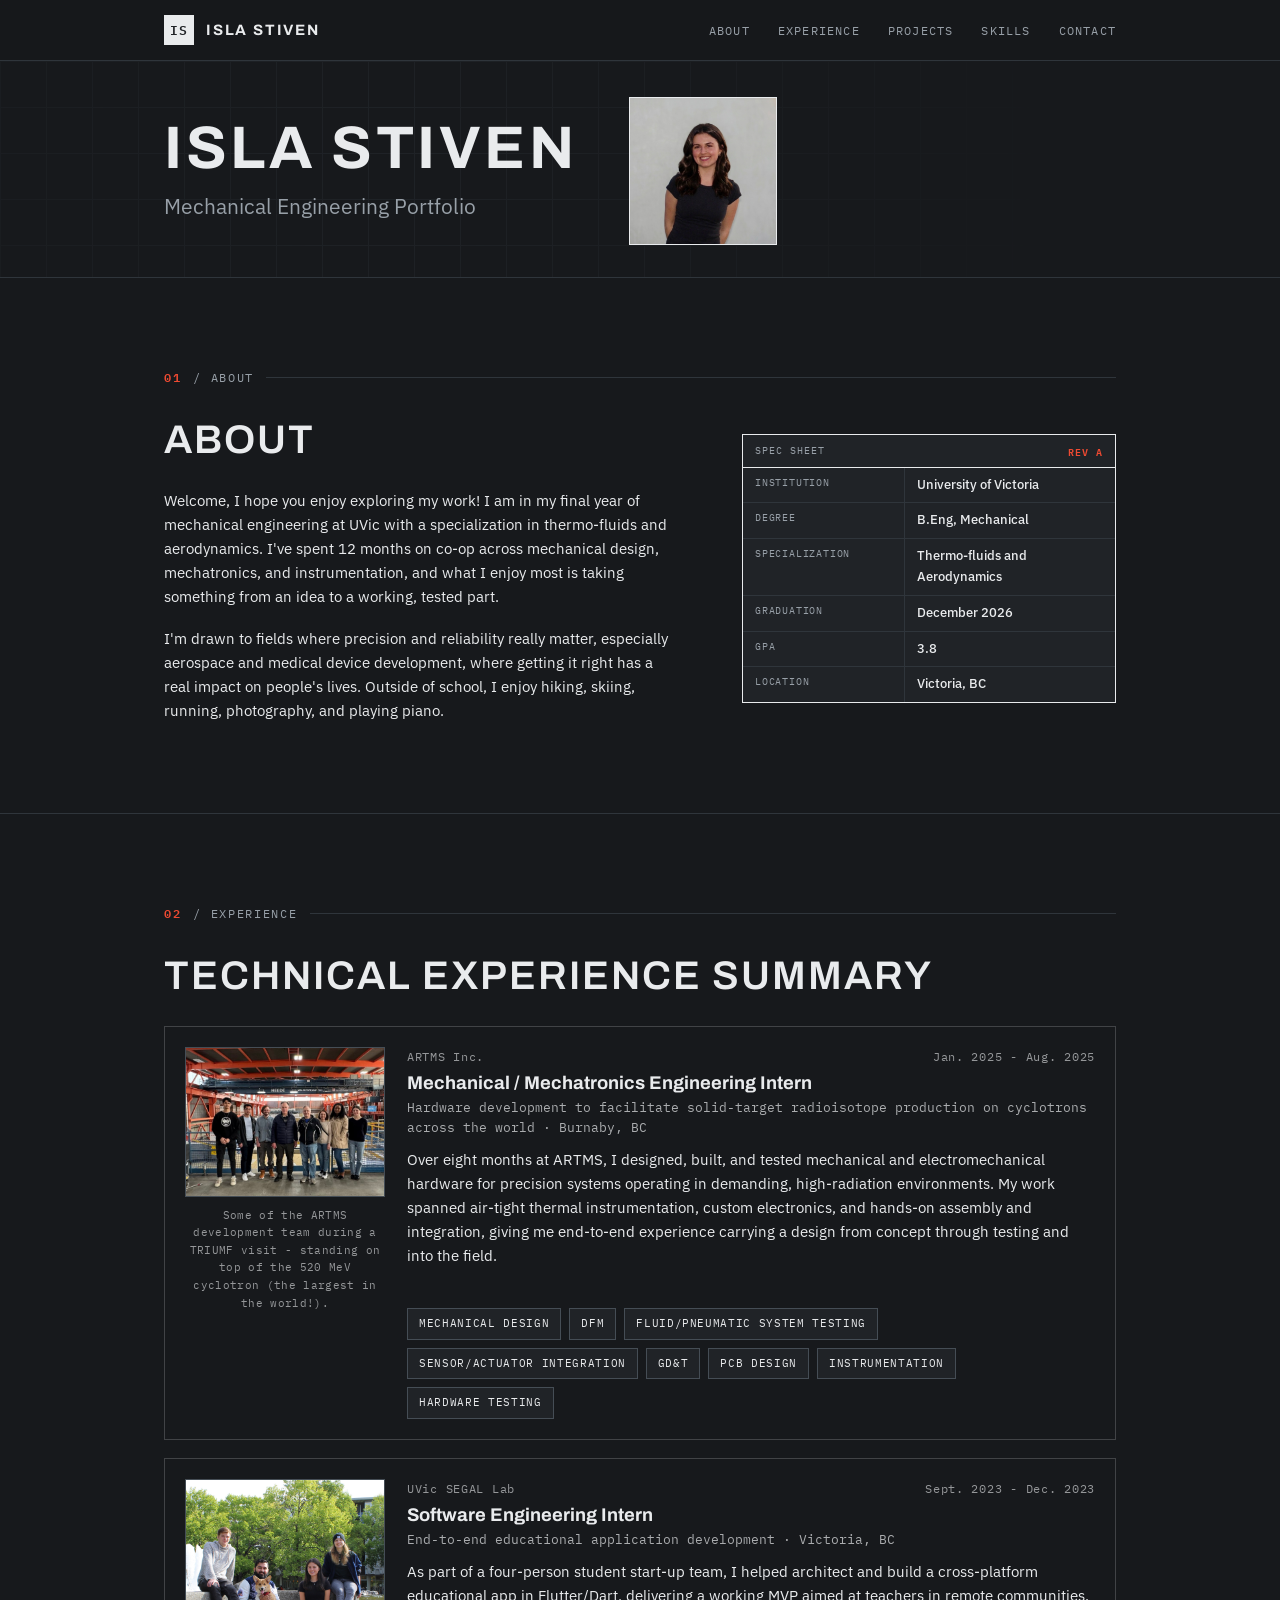
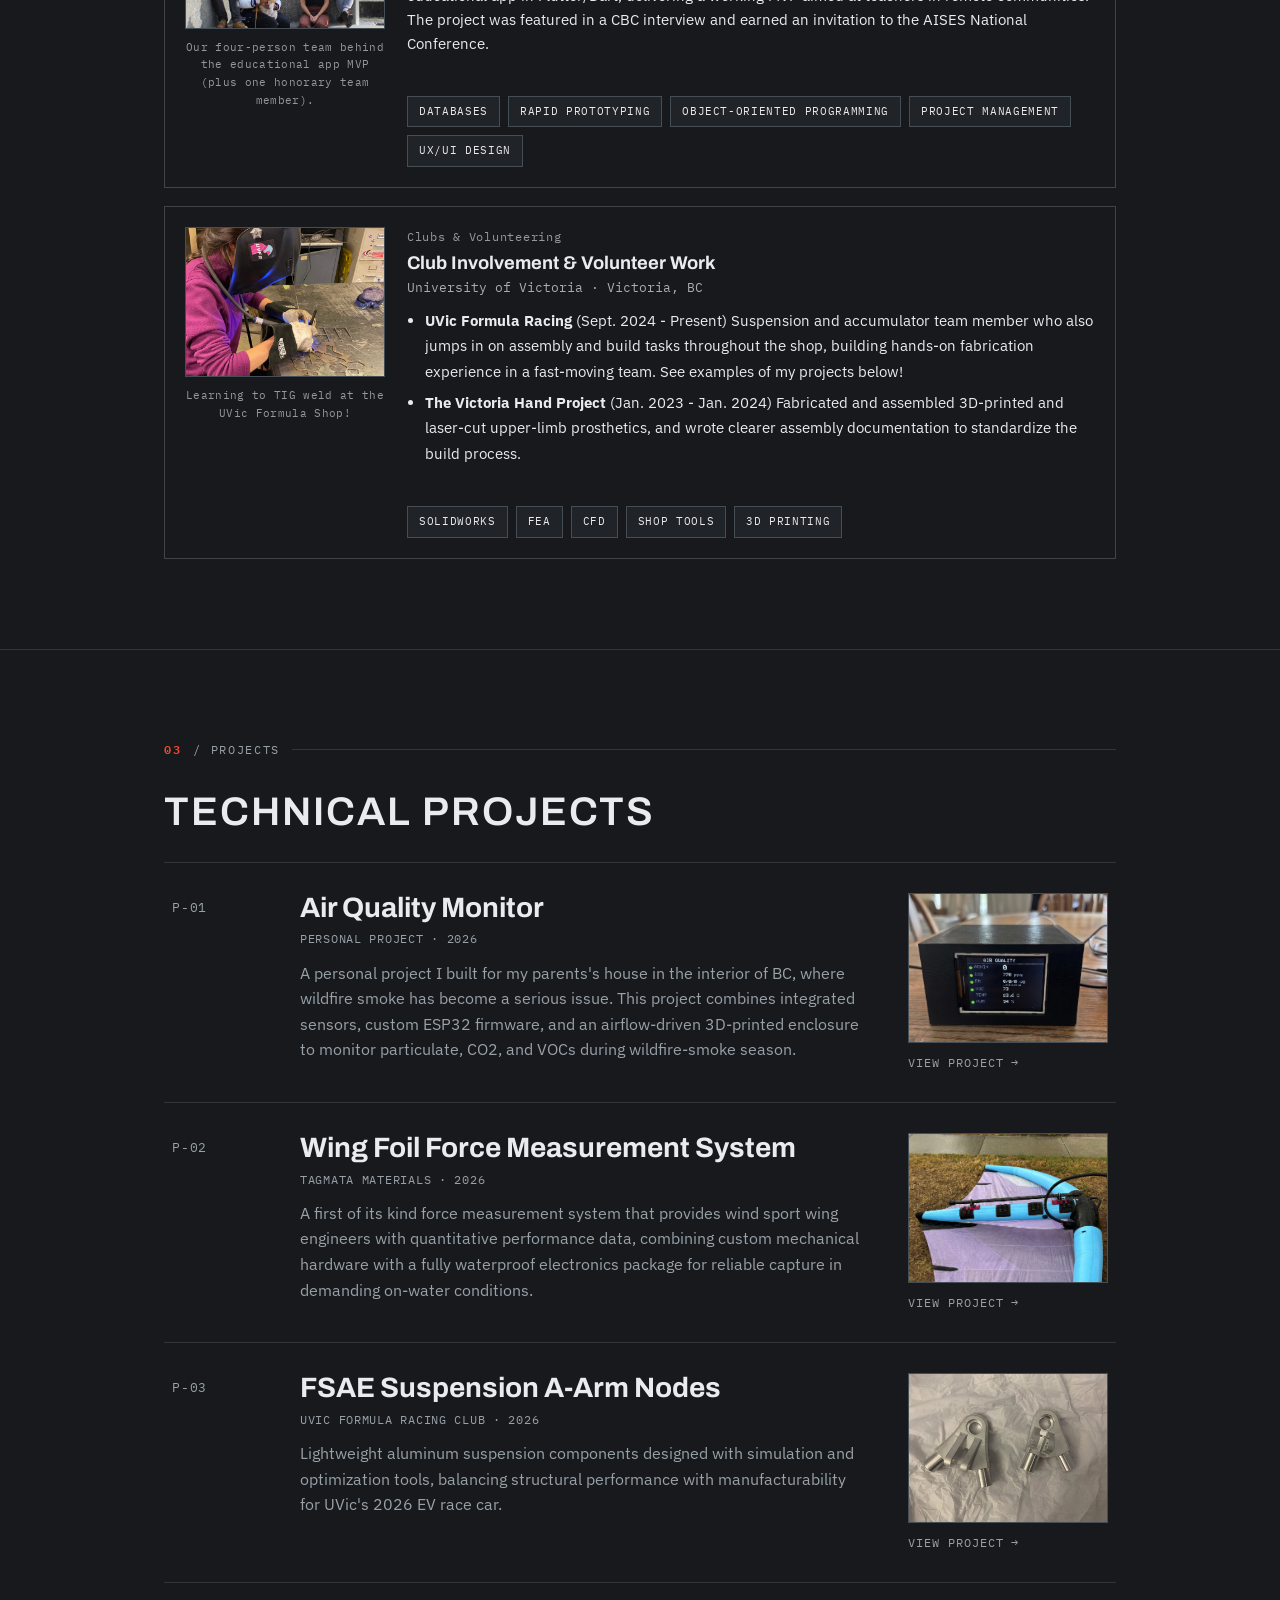
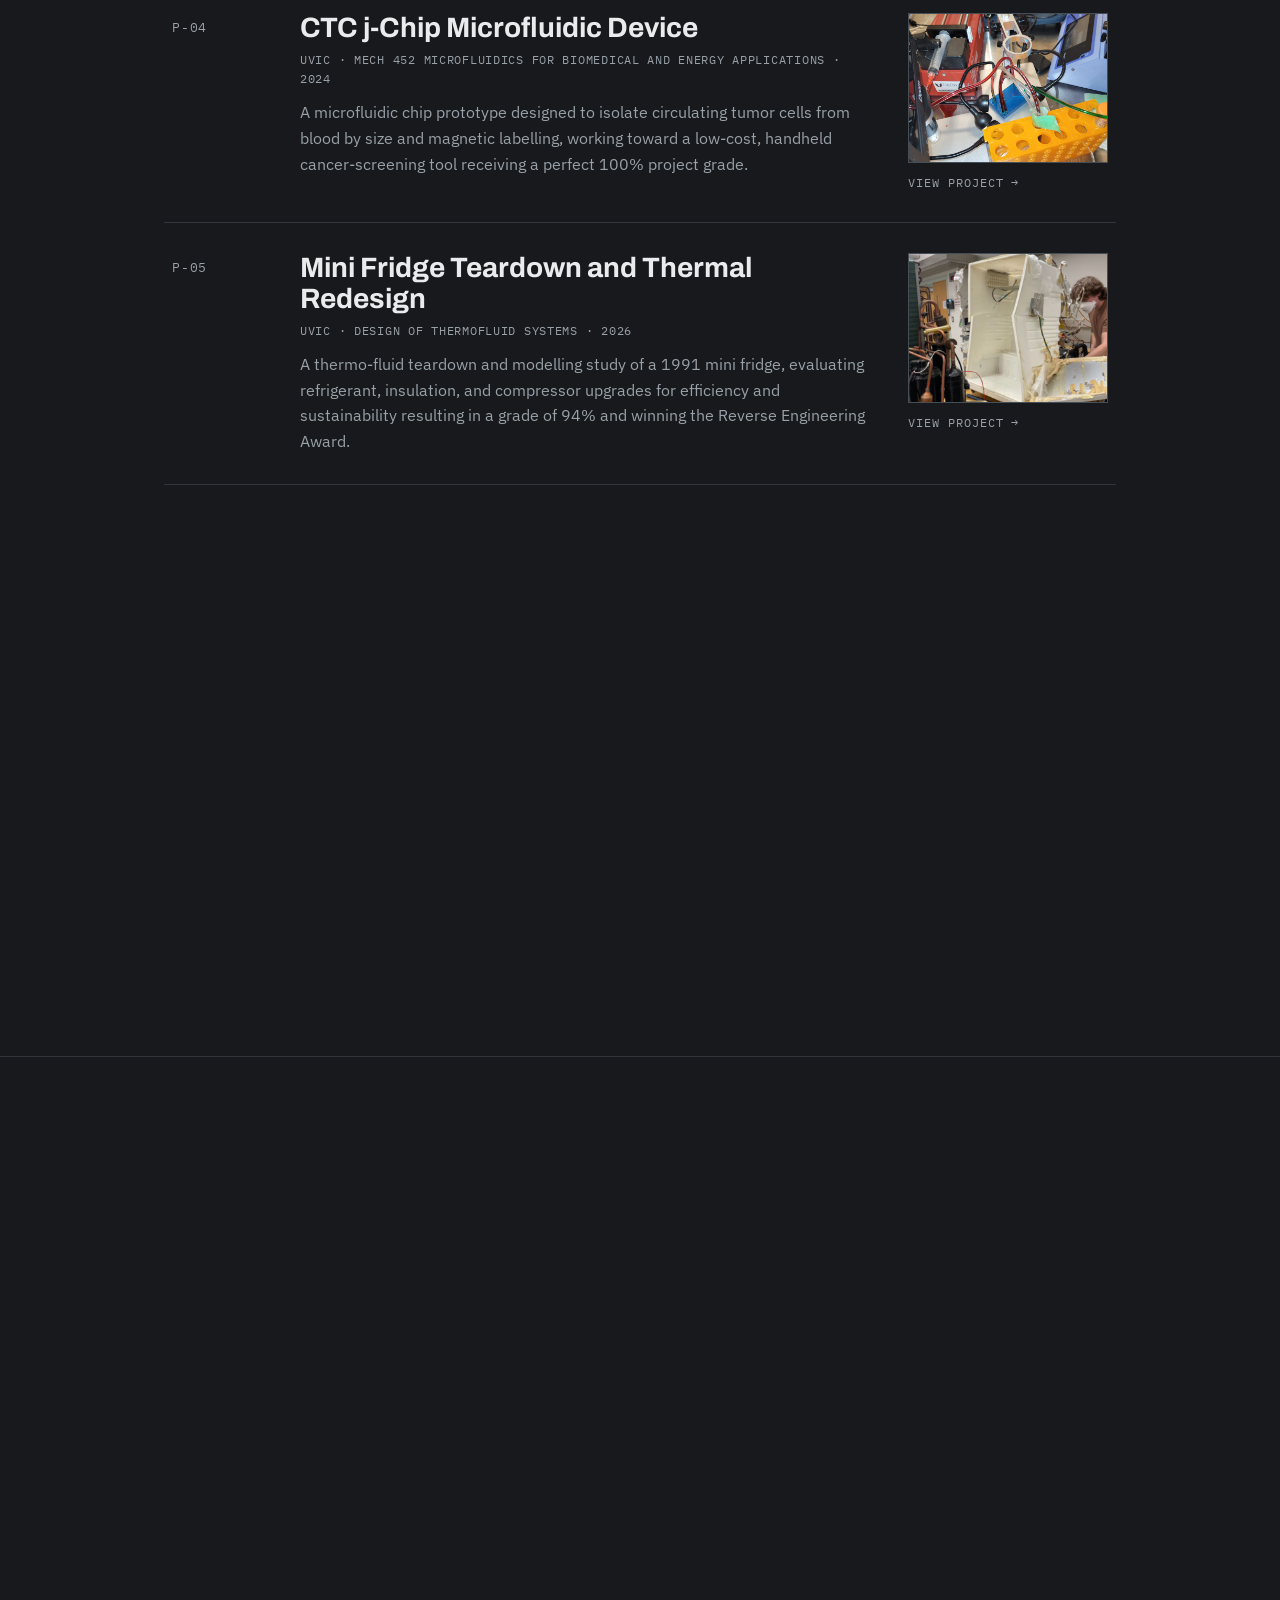
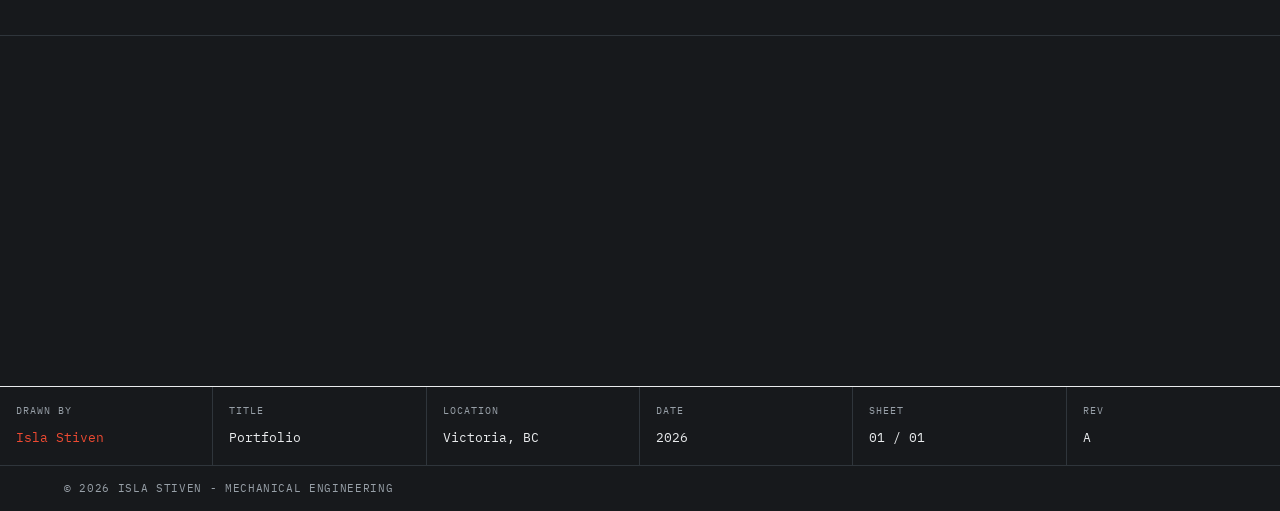
==== index.html @ 4b9a6f8f "Update index.html" ====
<!DOCTYPE html>
<html lang="en">
<head>
<meta charset="UTF-8">
<meta name="viewport" content="width=device-width, initial-scale=1.0">
<title>Isla Stiven's Engineering Portfolio</title>
<meta name="description" content="Portfolio of Isla Stiven, mechanical engineering student at the University of Victoria.">
<link rel="preconnect" href="https://fonts.googleapis.com">
<link rel="preconnect" href="https://fonts.gstatic.com" crossorigin>
<link href="https://fonts.googleapis.com/css2?family=Archivo:wght@600;700;800&family=IBM+Plex+Mono:wght@400;500;600&family=IBM+Plex+Sans:wght@400;500;600&display=swap" rel="stylesheet">
<link rel="stylesheet" href="style.css">

<!-- ===== Experience section styles (added). You can move this into style.css if you prefer. ===== -->
<style>
  .exp-list{display:flex;flex-direction:column;gap:18px;margin-top:28px}
  .exp{display:grid;grid-template-columns:200px 1fr;gap:22px;padding:20px;
       border:1px solid color-mix(in srgb,currentColor 20%,transparent);border-radius:0}
  .exp-media{display:flex;flex-direction:column;gap:10px}
  .exp-photo{width:100%;aspect-ratio:4/3;object-fit:cover;display:block;border-radius:0;
             border:1px solid var(--rule-strong,#B3B9C0);
             background:color-mix(in srgb,currentColor 6%,transparent)}
  .exp-caption{font-family:'IBM Plex Mono',monospace;font-size:11px;letter-spacing:.03em;
               opacity:.6;text-align:center;margin:0}
  .exp-top{display:flex;justify-content:space-between;gap:12px;flex-wrap:wrap;align-items:baseline}
  .exp-idx,.exp-dates{font-family:'IBM Plex Mono',monospace;font-size:12px;letter-spacing:.06em;opacity:.6}
  .exp-role{font-family:'Archivo',sans-serif;font-weight:700;font-size:1.15rem;line-height:1.2;margin:.4rem 0 .2rem}
  .exp-org{font-family:'IBM Plex Mono',monospace;font-size:.8rem;opacity:.7;margin:0 0 .6rem}
  .exp-context{margin:0 0 .85rem;opacity:.9}
  .exp-summary{margin:0 0 .9rem;line-height:1.6}
  .exp-bullets{margin:0 0 1rem;padding-left:1.15rem;line-height:1.7}
  .exp-bullets li{margin-bottom:.35rem}
  @media(max-width:640px){.exp{grid-template-columns:1fr;gap:18px;padding:20px}}
</style>
<!-- ===== Projects: text left, small image right (added) ===== -->
<style>
  .proj{
    grid-template-columns: 88px 1fr 200px;
    align-items: start;
    gap: clamp(16px, 4vw, 40px);
  }
  .proj-media{ display:flex; flex-direction:column; gap:10px; }
  .proj-thumb{
    width:100%;
    aspect-ratio:4 / 3;
    object-fit:cover;
    display:block;
    border:1px solid var(--rule-strong, #B3B9C0);
    background:var(--paper-2, #FBFBFC);
  }
  .proj-media .proj-go{ align-self:flex-start; }
  @media (max-width: 820px){
    .proj{ grid-template-columns: 44px 1fr 96px; }
    .proj-media .proj-go{ display:none; }
  }
</style>
<!-- ===== About: compact spec sheet + tidy skills + relevant courses (added) ===== -->
<style>
  /* compact the spec sheet */
  .titleblock .tb-top{ padding:8px 12px; font-size:10px; }
  .titleblock .tb-row dt{ padding:7px 12px; font-size:10px; }
  .titleblock .tb-row dd{ padding:7px 12px; font-size:13px; }

  /* tidy skills: labelled + tighter, evenly spaced chips */
  .skills-label{
    font-family:var(--font-mono); font-size:11px; letter-spacing:.12em;
    text-transform:uppercase; color:var(--muted);
    margin:26px 0 0; display:flex; align-items:center; gap:12px;
  }
  .skills-label::after{ content:""; flex:1; height:1px; background:var(--rule); }
  .about-prose .tools{ margin-top:12px; gap:6px; }

  /* categorized skills: label left, chips right */
  .skillgroups{ margin-top:14px; }
  .skillcat{
    display:grid; grid-template-columns:96px 1fr; gap:16px;
    align-items:start; padding:9px 0; border-top:1px solid var(--rule);
  }
  .skillcat:first-child{ border-top:0; }
  .skillcat-label{
    font-family:var(--font-mono); font-size:11px; letter-spacing:.08em;
    text-transform:uppercase; color:var(--muted); padding-top:7px;
  }
  .skillcat-chips{ display:flex; flex-wrap:wrap; gap:6px; }
  @media (max-width:520px){
    .skillcat{ grid-template-columns:1fr; gap:8px; }
    .skillcat-label{ padding-top:0; }
  }
</style>
<!-- ===== Hero: name left, framed photo right (added) ===== -->
<style>
  .hero-inner{
    display:flex; align-items:center; justify-content:flex-start;
    gap:clamp(28px,4vw,52px);
  }
  .hero-text{ flex:0 1 auto; min-width:0; }
  .hero-sub{
    font-family:var(--font-body); font-weight:400;
    font-size:clamp(16px,2.2vw,21px); color:var(--muted);
    margin:12px 0 0;
  }
  .hero-photo{ margin:0; flex:0 0 auto; text-align:center; }
  .hero-photo img{
    display:block; width:clamp(104px,13vw,148px); aspect-ratio:1/1;
    object-fit:cover; border:1.5px solid var(--ink); background:var(--paper-2);
  }
  .hero-photo figcaption{
    font-family:var(--font-mono); font-size:10px; letter-spacing:.12em;
    text-transform:uppercase; color:var(--muted); margin-top:8px;
  }
  @media (max-width:640px){
    .hero-inner{ flex-direction:column; align-items:flex-start; gap:22px; }
    .hero-photo{ text-align:left; }
    .hero-photo img{ width:130px; }
  }
</style>
</head>
<body>

<!-- ================= NAV ================= -->
<nav class="nav">
  <div class="wrap">
    <a class="brand" href="index.html">
      <span class="mark">IS</span>
      <span class="name">Isla Stiven</span>
    </a>
    <ul class="nav-links">
      <li><a href="#about">About</a></li>
      <li><a href="#experience">Experience</a></li>
      <li><a href="#projects">Projects</a></li>
      <li><a href="#skills">Skills</a></li>
      <li><a href="#contact">Contact</a></li>
    </ul>
  </div>
</nav>

<!-- ================= HERO ================= -->
<header class="hero">
  <div class="wrap">
    <div class="hero-inner">
      <div class="hero-text">
        <h1 class="reveal">Isla Stiven</h1>
        <p class="hero-sub reveal">Mechanical Engineering Portfolio</p>
      </div>
      <figure class="hero-photo reveal">
        <img src="profile_pic.jpg" alt="Isla Stiven">
      </figure>
    </div>
  </div>
</header>

<!-- ================= ABOUT ================= -->
<section id="about" class="section-line">
  <div class="wrap">
    <p class="eyebrow reveal"><b>01</b> / About</p>
    <div class="about-grid">
      <div class="about-prose reveal">
        <h2 class="head">About</h2>
        <p>Welcome, I hope you enjoy exploring my work! I am in my final year of mechanical engineering at UVic with a specialization in thermo-fluids and aerodynamics. I've spent 12 months on co-op across mechanical design, mechatronics, and instrumentation, and what I enjoy most is taking something from an idea to a working, tested part.</p>
        <p>I'm drawn to fields where precision and reliability really matter, especially aerospace and medical device development, where getting it right has a real impact on people's lives. Outside of school, I enjoy hiking, skiing, running, photography, and playing piano.</p>
      </div>

      <!-- title block / spec sheet -->
      <dl class="titleblock reveal">
        <div class="tb-top"><span>Spec Sheet</span><b>REV A</b></div>
        <div class="tb-row"><dt>Institution</dt><dd>University of Victoria</dd></div>
        <div class="tb-row"><dt>Degree</dt><dd>B.Eng, Mechanical</dd></div>
        <div class="tb-row"><dt>Specialization</dt><dd>Thermo-fluids and Aerodynamics</dd></div>
        <div class="tb-row"><dt>Graduation</dt><dd>December 2026</dd></div>
        <div class="tb-row"><dt>GPA</dt><dd>3.8</dd></div>
        <div class="tb-row"><dt>Location</dt><dd>Victoria, BC</dd></div>
      </dl>
    </div>
  </div>
</section>

<!-- ================= EXPERIENCE ================= -->
<section id="experience" class="section-line">
  <div class="wrap">
    <p class="eyebrow reveal"><b>02</b> / Experience</p>
    <h2 class="head reveal">Technical Experience Summary</h2>

    <div class="exp-list">

      <!-- ========== ARTMS (Mech/Mechatronics) ========== -->
      <article class="exp reveal">
        <div class="exp-media">
          <img class="exp-photo" src="triumf_pic.jpg" alt="Isla's mechanical/mechatronics work at ARTMS">
          <p class="exp-caption">Some of the ARTMS development team during a TRIUMF visit - standing on top of the 520 MeV cyclotron (the largest in the world!).</p>
        </div>

        <div class="exp-body">
          <div class="exp-top">
            <span class="exp-idx">ARTMS Inc.</span>
            <span class="exp-dates">Jan. 2025 - Aug. 2025</span>
          </div>
          <h3 class="exp-role">Mechanical / Mechatronics Engineering Intern</h3>
          <p class="exp-org">Hardware development to facilitate solid-target radioisotope production on cyclotrons across the world · Burnaby, BC</p>

          <p class="exp-summary">Over eight months at ARTMS, I designed, built, and tested mechanical and electromechanical hardware for precision systems operating in demanding, high-radiation environments. My work spanned air-tight thermal instrumentation, custom electronics, and hands-on assembly and integration, giving me end-to-end experience carrying a design from concept through testing and into the field.</p>

          <div class="tools">
            <span class="chip">Mechanical Design</span>
            <span class="chip">DFM</span>
            <span class="chip">Fluid/Pneumatic System Testing</span>
            <span class="chip">Sensor/Actuator Integration</span>
            <span class="chip">GD&amp;T</span>
            <span class="chip">PCB Design</span>
            <span class="chip">Instrumentation</span>
            <span class="chip">Hardware Testing</span>
          </div>
        </div>
      </article>

      <!-- ========== UVic SEGAL Lab (Software) ========== -->
      <article class="exp reveal">
        <div class="exp-media">
          <img class="exp-photo" src="IMG_0706.jpg" alt="Our four-person team behind the educational app MVP (plus one honorary team member).">
          <p class="exp-caption">Our four-person team behind the educational app MVP (plus one honorary team member).</p>
        </div>

        <div class="exp-body">
          <div class="exp-top">
            <span class="exp-idx">UVic SEGAL Lab</span>
            <span class="exp-dates">Sept. 2023 - Dec. 2023</span>
          </div>
          <h3 class="exp-role">Software Engineering Intern</h3>
          <p class="exp-org">End-to-end educational application development · Victoria, BC</p>

          <p class="exp-summary">As part of a four-person student start-up team, I helped architect and build a cross-platform educational app in Flutter/Dart, delivering a working MVP aimed at teachers in remote communities. The project was featured in a CBC interview and earned an invitation to the AISES National Conference.</p>

          <div class="tools">
            <span class="chip">Databases</span>
            <span class="chip">Rapid Prototyping</span>
            <span class="chip">Object-Oriented Programming</span>
            <span class="chip">Project Management</span>
            <span class="chip">UX/UI Design</span>
          </div>
        </div>
      </article>

      <!-- ========== Club Involvement & Volunteer ========== -->
      <article class="exp reveal">
        <div class="exp-media">
          <img class="exp-photo" src="welding.jpeg" alt="Club and volunteer engineering work">
          <p class="exp-caption">Learning to TIG weld at the UVic Formula Shop! </p>
        </div>

        <div class="exp-body">
          <div class="exp-top">
            <span class="exp-idx">Clubs &amp; Volunteering</span>
          </div>
          <h3 class="exp-role">Club Involvement &amp; Volunteer Work</h3>
          <p class="exp-org">University of Victoria · Victoria, BC</p>

          <ul class="exp-bullets">
            <li><strong>UVic Formula Racing</strong> (Sept. 2024 - Present) Suspension and accumulator team member who also jumps in on assembly and build tasks throughout the shop, building hands-on fabrication experience in a fast-moving team. See examples of my projects below!</li>
            <li><strong>The Victoria Hand Project</strong> (Jan. 2023 - Jan. 2024) Fabricated and assembled 3D-printed and laser-cut upper-limb prosthetics, and wrote clearer assembly documentation to standardize the build process.</li>
          </ul>

          <div class="tools">
            <span class="chip">SolidWorks</span>
            <span class="chip">FEA</span>
            <span class="chip">CFD</span>
            <span class="chip">Shop Tools</span>
            <span class="chip">3D Printing</span>
          </div>
        </div>
      </article>

    </div>
  </div>
</section>

<!-- ================= PROJECTS ================= -->
<section id="projects" class="section-line">
  <div class="wrap">
    <p class="eyebrow reveal"><b>03</b> / Projects</p>
    <h2 class="head reveal">Technical Projects</h2>

    <div class="proj-list">
      <a class="proj reveal" href="project-airquality.html">
        <span class="proj-idx">P-01</span>
        <div class="proj-main">
          <h3>Air Quality Monitor</h3>
          <p class="proj-org">Personal Project · 2026</p>
          <p class="proj-desc">A personal project I built for my parents's house in the interior of BC, where wildfire smoke has become a serious issue. This project combines integrated sensors, custom ESP32 firmware, and an airflow-driven 3D-printed enclosure to monitor particulate, CO2, and VOCs during wildfire-smoke season.</p>
        </div>
        <div class="proj-media">
          <img class="proj-thumb" src="aqm_built.png" alt="Air Quality Monitor" onerror="this.style.visibility='hidden'">
          <span class="proj-go">View Project →</span>
        </div>
      </a>

      <a class="proj reveal" href="project-wingfoil.html">
        <span class="proj-idx">P-02</span>
        <div class="proj-main">
          <h3>Wing Foil Force Measurement System</h3>
          <p class="proj-org">Tagmata Materials · 2026</p>
          <p class="proj-desc">A first of its kind force measurement system that provides wind sport wing engineers with quantitative performance data, combining custom mechanical hardware with a fully waterproof electronics package for reliable capture in demanding on-water conditions.</p>
        </div>
        <div class="proj-media">
          <img class="proj-thumb" src="wing_thumbnail.jpeg" alt="Wing Foil Force Measurement System CAD" onerror="this.style.visibility='hidden'">
          <span class="proj-go">View Project →</span>
        </div>
      </a>

      <a class="proj reveal" href="project-fsae.html">
        <span class="proj-idx">P-03</span>
        <div class="proj-main">
          <h3>FSAE Suspension A-Arm Nodes</h3>
          <p class="proj-org">UVic Formula Racing Club · 2026</p>
          <p class="proj-desc">Lightweight aluminum suspension components designed with simulation and optimization tools, balancing structural performance with manufacturability for UVic's 2026 EV race car.</p>
        </div>
        <div class="proj-media">
          <img class="proj-thumb" src="machinednode.png" alt="FSAE Suspension A-Arm Nodes" onerror="this.style.visibility='hidden'">
          <span class="proj-go">View Project →</span>
        </div>
      </a>
      
      <a class="proj reveal" href="project-ctcjchip.html">
        <span class="proj-idx">P-04</span>
        <div class="proj-main">
          <h3>CTC j-Chip Microfluidic Device</h3>
          <p class="proj-org">UVic · MECH 452 Microfluidics for Biomedical and Energy Applications · 2024</p>
          <p class="proj-desc">A microfluidic chip prototype designed to isolate circulating tumor cells from blood by size and magnetic labelling, working toward a low-cost, handheld cancer-screening tool receiving a perfect 100% project grade. </p>
        </div>
        <div class="proj-media">
          <img class="proj-thumb" src="ctcjchip_testing.jpg" alt="CTC j-Chip Microfluidic Device" onerror="this.style.visibility='hidden'">
          <span class="proj-go">View Project →</span>
        </div>
      </a>

      <a class="proj reveal" href="project-minifridge.html">
        <span class="proj-idx">P-05</span>
        <div class="proj-main">
          <h3>Mini Fridge Teardown and Thermal Redesign</h3>
          <p class="proj-org">UVic · Design of Thermofluid Systems · 2026</p>
          <p class="proj-desc">A thermo-fluid teardown and modelling study of a 1991 mini fridge, evaluating refrigerant, insulation, and compressor upgrades for efficiency and sustainability resulting in a grade of 94% and winning the Reverse Engineering Award.</p>
        </div>
        <div class="proj-media">
          <img class="proj-thumb" src="fridgedestruction.png" alt="Mini Fridge Teardown and Thermal Redesign" onerror="this.style.visibility='hidden'">
          <span class="proj-go">View Project →</span>
        </div>
      </a>
      
     <a class="proj reveal" href="project-gearbox.html">
        <span class="proj-idx">P-06</span>
        <div class="proj-main">
          <h3>CSP Turbine Gearbox</h3>
          <p class="proj-org">UVic · Design of Mechanical Elements · 2024</p>
          <p class="proj-desc">A four-stage speed-reduction gearbox for a 30 MW concentrated solar power plant, with gear, shaft, bearing, and fatigue analysis across all stages.</p>
        </div>
        <div class="proj-media">
          <img class="proj-thumb" src="gearbox.png" alt="CSP Turbine Gearbox CAD" onerror="this.style.visibility='hidden'">
          <span class="proj-go">View Project →</span>
        </div>
      </a>

      <a class="proj reveal" href="project-robot.html">
        <span class="proj-idx">P-07</span>
        <div class="proj-main">
          <h3>Autonomous Search-and-Place Robot</h3>
          <p class="proj-org">UVic · Design Project · 2023</p>
          <p class="proj-desc">An autonomous robot for an Ocean Networks Canada challenge that searches an arena, homes in on a flashing infrared beacon by mapping signal strength, and places an object on the target to simulate sensor cleaning. I led the electronics and RobotC control logic resulting in a grade of 100%.</p>
        </div>
        <div class="proj-media">
          <img class="proj-thumb" src="robot_thumbnail.jpg" alt="Autonomous Search-and-Place Robot" onerror="this.style.visibility='hidden'">
          <span class="proj-go">View Project →</span>
        </div>
      </a>

    </div>
  </div>
</section>

<!-- ================= SKILLS ================= -->
<section id="skills" class="section-line">
  <div class="wrap">
    <p class="eyebrow reveal"><b>04</b> / Skills</p>
    <h2 class="head reveal">Skills</h2>
    <div class="skillgroups reveal">
      <div class="skillcat">
        <span class="skillcat-label">Mechanical</span>
        <div class="skillcat-chips">
          <span class="chip">Siemens NX</span>
          <span class="chip">SolidWorks</span>
          <span class="chip">FEA</span>
          <span class="chip">CFD</span>
          <span class="chip">Fluid and Pneumatic Systems</span>
          <span class="chip">GD&amp;T</span>
          <span class="chip">Engineering Drawing</span>
          <span class="chip">Design for Manufacturing</span>
        </div>
      </div>
      <div class="skillcat">
        <span class="skillcat-label">Electrical</span>
        <div class="skillcat-chips">
          <span class="chip">PCB Design</span>
          <span class="chip">Soldering</span>
          <span class="chip">Embedded Systems</span>
          <span class="chip">Instrumentation</span>
          <span class="chip">Arduino</span>
          <span class="chip">Sensor and Actuation Integration</span>
        </div>
      </div>
      <div class="skillcat">
        <span class="skillcat-label">Programming</span>
        <div class="skillcat-chips">
          <span class="chip">Python</span>
          <span class="chip">C++</span>
          <span class="chip">MATLAB</span>
          <span class="chip">LabVIEW</span>
        </div>
      </div>
      <div class="skillcat">
        <span class="skillcat-label">Tools</span>
        <div class="skillcat-chips">
          <span class="chip">Shop Tools</span>
          <span class="chip">Rapid Prototyping</span>
          <span class="chip">3D Printing</span>
          <span class="chip">Laser Cutting</span>
        </div>
      </div>
    </div>
  </div>
</section>

<!-- ================= CONTACT ================= -->
<section id="contact" class="section-line">
  <div class="wrap">
    <p class="eyebrow reveal"><b>05</b> / Contact</p>
    <div class="contact-grid">
      <div class="reveal">
        <h2 class="head">Contact</h2>
        <p class="contact-lede">Please reach out with any questions or for further discussion! </p>
      </div>
      <div class="contact-actions reveal">
        <a class="btn signal" href="mailto:islastiven@gmail.com">Email Me</a>
        <!-- Replace # with your LinkedIn URL -->
        <a class="btn" href="https://www.linkedin.com/in/isla-stiven/">LinkedIn</a>
        <!-- Add your resume PDF to the repo, then point this at it -->
        <a class="btn" href="Isla_Stiven_Resume.pdf" target="_blank">Resume</a>
      </div>
    </div>
  </div>
</section>

<!-- ================= FOOTER: TITLE BLOCK ================= -->
<footer>
  <div class="titlegrid">
    <div class="tg"><span class="k">Drawn By</span><span class="v sig">Isla Stiven</span></div>
    <div class="tg"><span class="k">Title</span><span class="v">Portfolio</span></div>
    <div class="tg"><span class="k">Location</span><span class="v">Victoria, BC</span></div>
    <div class="tg"><span class="k">Date</span><span class="v">2026</span></div>
    <div class="tg"><span class="k">Sheet</span><span class="v">01 / 01</span></div>
    <div class="tg"><span class="k">Rev</span><span class="v">A</span></div>
  </div>
  <div class="footnote">© 2026 Isla Stiven - Mechanical Engineering</div>
</footer>

<script>
  // scroll reveal
  const io = new IntersectionObserver((entries) => {
    entries.forEach(e => { if (e.isIntersecting) { e.target.classList.add('in'); io.unobserve(e.target); } });
  }, { threshold: 0.12 });
  document.querySelectorAll('.reveal').forEach((el, i) => {
    el.style.transitionDelay = Math.min(i * 60, 300) + 'ms';
    io.observe(el);
  });
</script>
</body>
</html>
---- style.css ----
/* =========================================================
   Isla Stiven - Engineering Portfolio
   Design language: technical drawing / instrumentation
   - drafting-paper ground, graphite ink, one redline signal
   - Archivo (display nameplate) + IBM Plex Sans/Mono
   - signature motifs: dimension lines + title block
   ========================================================= */

:root {
  /* dark graphite theme — drafting-on-graphite, one redline signal */
  --paper:        #17191C;   /* page ground */
  --paper-2:      #202327;   /* raised panels: spec sheet, chips */
  --ink:          #E9EBED;   /* primary text / drawn lines */
  --muted:        #98A0A8;   /* secondary text */
  --rule:         #2F353B;   /* hairline rules / grid */
  --rule-strong:  #454D55;   /* stronger borders */
  --signal:       #EE4A32;   /* redline — engineering revision markup */
  --signal-ink:   #F26E5A;

  --font-display: "Archivo", system-ui, sans-serif;
  --font-body:    "IBM Plex Sans", system-ui, sans-serif;
  --font-mono:    "IBM Plex Mono", ui-monospace, monospace;

  --wrap: 1080px;
  --gutter: clamp(20px, 5vw, 64px);
}

* { box-sizing: border-box; }

html { scroll-behavior: smooth; }

body {
  margin: 0;
  background: var(--paper);
  color: var(--ink);
  font-family: var(--font-body);
  font-size: 15px;
  line-height: 1.6;
  -webkit-font-smoothing: antialiased;
  text-rendering: optimizeLegibility;
}

/* ---- shared primitives ------------------------------------------------- */

.wrap { max-width: var(--wrap); margin: 0 auto; padding: 0 var(--gutter); }

a { color: inherit; }

.mono {
  font-family: var(--font-mono);
  font-size: 12px;
  letter-spacing: 0.08em;
  text-transform: uppercase;
  color: var(--muted);
}

/* section eyebrow: coordinate-style label, e.g. "01 / ABOUT" */
.eyebrow {
  font-family: var(--font-mono);
  font-size: 12px;
  letter-spacing: 0.14em;
  text-transform: uppercase;
  color: var(--muted);
  display: flex;
  align-items: center;
  gap: 12px;
  margin: 0 0 32px;
}
.eyebrow::after {
  content: "";
  flex: 1;
  height: 1px;
  background: var(--rule);
}
.eyebrow b { color: var(--signal); font-weight: 600; }

/* dimension line: a measured span with arrow ticks + a callout value */
.dimline {
  display: flex;
  align-items: center;
  gap: 10px;
  font-family: var(--font-mono);
  font-size: 12px;
  letter-spacing: 0.1em;
  text-transform: uppercase;
  color: var(--muted);
}
.dimline .rail {
  position: relative;
  height: 1px;
  background: var(--ink);
  flex: 0 0 auto;
  width: 96px;
}
.dimline .rail::before,
.dimline .rail::after {
  content: "";
  position: absolute;
  top: -3px;
  width: 1px;
  height: 7px;
  background: var(--ink);
}
.dimline .rail::before { left: 0; }
.dimline .rail::after  { right: 0; }
.dimline .tag { white-space: nowrap; }
.dimline .tag b { color: var(--ink); font-weight: 500; }

/* ---- top nav ----------------------------------------------------------- */

.nav {
  position: sticky;
  top: 0;
  z-index: 50;
  background: color-mix(in srgb, var(--paper) 88%, transparent);
  backdrop-filter: blur(8px);
  border-bottom: 1px solid var(--rule);
}
.nav .wrap {
  display: flex;
  align-items: center;
  justify-content: space-between;
  height: 60px;
}
.brand {
  display: flex;
  align-items: center;
  gap: 12px;
  text-decoration: none;
  color: var(--ink);
}
.brand .mark {
  font-family: var(--font-mono);
  font-weight: 600;
  font-size: 13px;
  letter-spacing: 0.04em;
  color: var(--paper-2);
  background: var(--ink);
  width: 30px;
  height: 30px;
  display: grid;
  place-items: center;
}
.brand .name {
  font-family: var(--font-display);
  font-weight: 700;
  font-size: 15px;
  letter-spacing: 0.12em;
  text-transform: uppercase;
}
.nav-links {
  display: flex;
  gap: 28px;
  list-style: none;
  margin: 0;
  padding: 0;
}
.nav-links a {
  font-family: var(--font-mono);
  font-size: 12px;
  letter-spacing: 0.1em;
  text-transform: uppercase;
  text-decoration: none;
  color: var(--muted);
  padding: 4px 0;
  position: relative;
  transition: color 0.2s;
}
.nav-links a::after {
  content: "";
  position: absolute;
  left: 0; bottom: -2px;
  width: 0; height: 1.5px;
  background: var(--signal);
  transition: width 0.22s ease;
}
.nav-links a:hover { color: var(--ink); }
.nav-links a:hover::after { width: 100%; }

/* ---- hero -------------------------------------------------------------- */
.hero {
  position: relative;
  padding: clamp(28px, 4vh, 52px) 0 clamp(24px, 3.5vh, 40px);
  overflow: hidden;
}
/* faint coordinate grid — drafting vellum */
.hero::before {
  content: "";
  position: absolute;
  inset: 0;
  background-image:
    linear-gradient(var(--rule) 1px, transparent 1px),
    linear-gradient(90deg, var(--rule) 1px, transparent 1px);
  background-size: 46px 46px;
  opacity: 0.35;
  -webkit-mask-image: radial-gradient(circle at 30% 40%, #000 0%, transparent 78%);
          mask-image: radial-gradient(circle at 30% 40%, #000 0%, transparent 78%);
  pointer-events: none;
}
.hero .wrap { position: relative; }
.hero .kicker {
  font-family: var(--font-mono);
  font-size: 12px;
  letter-spacing: 0.16em;
  text-transform: uppercase;
  color: var(--signal);
  margin: 0 0 20px;
}
.hero h1 {
  font-family: var(--font-display);
  font-weight: 700;
  text-transform: uppercase;
  letter-spacing: 0.06em;
  line-height: 1.0;
  font-size: clamp(38px, 5.5vw, 60px);
  margin: 0;
}
.hero .role {
  font-family: var(--font-body);
  font-weight: 400;
  font-size: clamp(17px, 2.4vw, 22px);
  margin: 12px 0 0;
  color: var(--ink);
}
.hero .role span { color: var(--muted); }
.hero .lede {
  max-width: 54ch;
  margin: 22px 0 0;
  color: var(--muted);
  font-size: 17px;
}
.hero .dimwrap { margin-top: 28px; }

/* ---- generic section --------------------------------------------------- */

section { padding: clamp(64px, 10vh, 120px) 0; }
.section-line { border-top: 1px solid var(--rule); }

h2.head {
  font-family: var(--font-display);
  font-weight: 600;
  text-transform: uppercase;
  letter-spacing: 0.05em;
  font-size: clamp(26px, 4.5vw, 40px);
  line-height: 1.06;
  margin: 0 0 28px;
}

/* ---- about ------------------------------------------------------------- */

.about-grid {
  display: grid;
  grid-template-columns: 1.15fr 0.85fr;
  gap: clamp(32px, 6vw, 72px);
  align-items: start;
}
.about-prose p { margin: 0 0 18px; }
.about-prose p:last-child { margin-bottom: 0; }
.about-prose .strong { color: var(--ink); font-weight: 500; }

/* title-block spec sheet (signature) */
.titleblock {
  border: 1.5px solid var(--ink);
  background: var(--paper-2);
}
.titleblock .tb-top {
  display: flex;
  align-items: center;
  justify-content: space-between;
  padding: 12px 16px;
  border-bottom: 1.5px solid var(--ink);
  font-family: var(--font-mono);
  font-size: 11px;
  letter-spacing: 0.1em;
  text-transform: uppercase;
  color: var(--muted);
}
.titleblock .tb-top b { color: var(--signal); font-weight: 600; }
.tb-row {
  display: grid;
  grid-template-columns: 1fr 1.3fr;
  border-bottom: 1px solid var(--rule);
}
.tb-row:last-child { border-bottom: 0; }
.tb-row dt {
  font-family: var(--font-mono);
  font-size: 11px;
  letter-spacing: 0.08em;
  text-transform: uppercase;
  color: var(--muted);
  padding: 12px 16px;
  margin: 0;
  border-right: 1px solid var(--rule);
}
.tb-row dd {
  margin: 0;
  padding: 12px 16px;
  font-size: 14px;
  font-weight: 500;
}

/* tool chips */
.tools {
  margin-top: 40px;
  display: flex;
  flex-wrap: wrap;
  gap: 8px;
}
.chip {
  font-family: var(--font-mono);
  font-size: 11px;
  letter-spacing: 0.06em;
  text-transform: uppercase;
  color: var(--ink);
  border: 1px solid var(--rule-strong);
  padding: 6px 11px;
  background: var(--paper-2);
}

/* ---- projects ---------------------------------------------------------- */

.proj-list { border-top: 1px solid var(--rule); }

.proj {
  display: grid;
  grid-template-columns: 88px 1fr auto;
  gap: clamp(16px, 4vw, 48px);
  align-items: baseline;
  padding: 30px 8px;
  border-bottom: 1px solid var(--rule);
  text-decoration: none;
  color: inherit;
  position: relative;
  transition: background 0.25s, padding-left 0.25s;
}
.proj:hover { background: var(--paper-2); padding-left: 20px; }
.proj:hover .proj-idx { color: var(--signal); }
.proj:hover .proj-go { color: var(--signal); transform: translateX(4px); }

.proj-idx {
  font-family: var(--font-mono);
  font-size: 13px;
  letter-spacing: 0.06em;
  color: var(--muted);
  transition: color 0.2s;
  padding-top: 5px;
}
.proj-main h3 {
  font-family: var(--font-display);
  font-weight: 700;
  font-size: clamp(20px, 3vw, 28px);
  line-height: 1.1;
  margin: 0 0 6px;
}
.proj-org {
  font-family: var(--font-mono);
  font-size: 12px;
  letter-spacing: 0.06em;
  text-transform: uppercase;
  color: var(--muted);
  margin: 0 0 12px;
}
.proj-desc { margin: 0; color: var(--muted); max-width: 60ch; font-size: 16px; }
.proj-go {
  font-family: var(--font-mono);
  font-size: 12px;
  letter-spacing: 0.08em;
  text-transform: uppercase;
  color: var(--muted);
  white-space: nowrap;
  align-self: center;
  transition: color 0.2s, transform 0.2s;
}

/* ---- contact ----------------------------------------------------------- */

.contact-grid {
  display: grid;
  grid-template-columns: 1fr auto;
  gap: clamp(24px, 5vw, 56px);
  align-items: end;
}
.contact-lede { max-width: 46ch; color: var(--muted); margin: 0; }
.contact-actions { display: flex; flex-wrap: wrap; gap: 12px; }
.btn {
  font-family: var(--font-mono);
  font-size: 12px;
  letter-spacing: 0.08em;
  text-transform: uppercase;
  text-decoration: none;
  color: var(--ink);
  border: 1.5px solid var(--ink);
  padding: 13px 20px;
  background: transparent;
  transition: background 0.2s, color 0.2s;
  white-space: nowrap;
}
.btn:hover { background: var(--ink); color: var(--paper-2); }
.btn.signal { border-color: var(--signal); color: var(--signal); }
.btn.signal:hover { background: var(--signal); color: var(--paper-2); }

/* ---- footer: engineering title block ----------------------------------- */

footer { border-top: 1.5px solid var(--ink); }
.titlegrid {
  display: grid;
  grid-template-columns: repeat(6, 1fr);
}
.tg {
  border-right: 1px solid var(--rule);
  padding: 16px var(--gutter-cell, 16px);
}
.titlegrid .tg:last-child { border-right: 0; }
.tg .k {
  font-family: var(--font-mono);
  font-size: 10px;
  letter-spacing: 0.1em;
  text-transform: uppercase;
  color: var(--muted);
  display: block;
  margin-bottom: 6px;
}
.tg .v {
  font-family: var(--font-mono);
  font-size: 13px;
  color: var(--ink);
}
.tg .v.sig { color: var(--signal); }
.footnote {
  border-top: 1px solid var(--rule);
  padding: 14px var(--gutter);
  font-family: var(--font-mono);
  font-size: 11px;
  letter-spacing: 0.06em;
  color: var(--muted);
  text-transform: uppercase;
}

/* ---- project detail pages ---------------------------------------------- */

.detail-hero { padding: clamp(56px, 9vh, 100px) 0 clamp(32px, 5vh, 56px); }
.back {
  font-family: var(--font-mono);
  font-size: 12px;
  letter-spacing: 0.08em;
  text-transform: uppercase;
  color: var(--muted);
  text-decoration: none;
  display: inline-flex;
  gap: 8px;
  margin-bottom: 36px;
  transition: color 0.2s;
}
.back:hover { color: var(--signal); }
.detail-hero h1 {
  font-family: var(--font-display);
  font-weight: 700;
  text-transform: uppercase;
  letter-spacing: 0.05em;
  line-height: 1.05;
  font-size: clamp(34px, 6.5vw, 60px);
  margin: 14px 0 0;
}
.detail-hero .org {
  font-family: var(--font-mono);
  font-size: 13px;
  letter-spacing: 0.08em;
  text-transform: uppercase;
  color: var(--signal);
  margin: 0;
}

.detail-grid {
  display: grid;
  grid-template-columns: 1fr 300px;
  gap: clamp(32px, 6vw, 64px);
  align-items: start;
  padding-bottom: clamp(64px, 10vh, 120px);
}

/* Detail-page sections space themselves with a compact margin.
   Without this they also pick up the large landing-page `section`
   padding above, which stacks up to ~240px of empty space between them. */
.detail-body section { padding: 0; margin: 0 0 1.8rem; }
.detail-body section:first-child { margin-top: 0; }
.detail-body section:last-child { margin-bottom: 0; }

.detail-body h4 {
  font-family: var(--font-mono);
  font-size: 12px;
  letter-spacing: 0.12em;
  text-transform: uppercase;
  color: var(--muted);
  margin: 36px 0 14px;
}
.detail-body h4:first-child { margin-top: 0; }
.detail-body p { margin: 0 0 16px; }
.detail-body ul { margin: 0; padding-left: 20px; }
.detail-body li { margin-bottom: 10px; }

/* Lead paragraph on detail pages matches the rest of the body text.
   Each project page's own <style> block enlarges the first paragraph
   of the first section; this overrides that so the intro is uniform.
   The leading `body` raises specificity so it wins over the per-page rule. */
body .detail-body section:first-of-type p:first-of-type { font-size: inherit; }

/* image placeholder frame */
.figframe {
  border: 1.5px solid var(--ink);
  background:
    repeating-linear-gradient(45deg,
      transparent, transparent 11px,
      var(--rule) 11px, var(--rule) 12px),
    var(--paper-2);
  aspect-ratio: 16 / 10;
  display: grid;
  place-items: center;
  margin: 8px 0 32px;
}
.figframe span {
  font-family: var(--font-mono);
  font-size: 11px;
  letter-spacing: 0.1em;
  text-transform: uppercase;
  color: var(--muted);
  background: var(--paper);
  padding: 8px 14px;
  border: 1px solid var(--rule-strong);
}
.figframe img { width: 100%; height: 100%; object-fit: cover; display: block; }

/* ---- reveal animation -------------------------------------------------- */

.reveal { opacity: 0; transform: translateY(16px); transition: opacity 0.7s ease, transform 0.7s ease; }
.reveal.in { opacity: 1; transform: none; }

@media (prefers-reduced-motion: reduce) {
  html { scroll-behavior: auto; }
  .reveal { opacity: 1; transform: none; transition: none; }
  * { animation: none !important; }
}

/* ---- responsive -------------------------------------------------------- */

@media (max-width: 820px) {
  .about-grid { grid-template-columns: 1fr; }
  .detail-grid { grid-template-columns: 1fr; }
  .contact-grid { grid-template-columns: 1fr; align-items: start; }
  .titlegrid { grid-template-columns: repeat(3, 1fr); }
  .tg:nth-child(3) { border-right: 0; }
  .tg { border-bottom: 1px solid var(--rule); }
  .proj { grid-template-columns: 54px 1fr; }
  .proj-go { display: none; }
}
@media (max-width: 520px) {
  .nav-links { gap: 18px; }
  .titlegrid { grid-template-columns: repeat(2, 1fr); }
  .tg:nth-child(3) { border-right: 1px solid var(--rule); }
  .tg:nth-child(2n) { border-right: 0; }
}
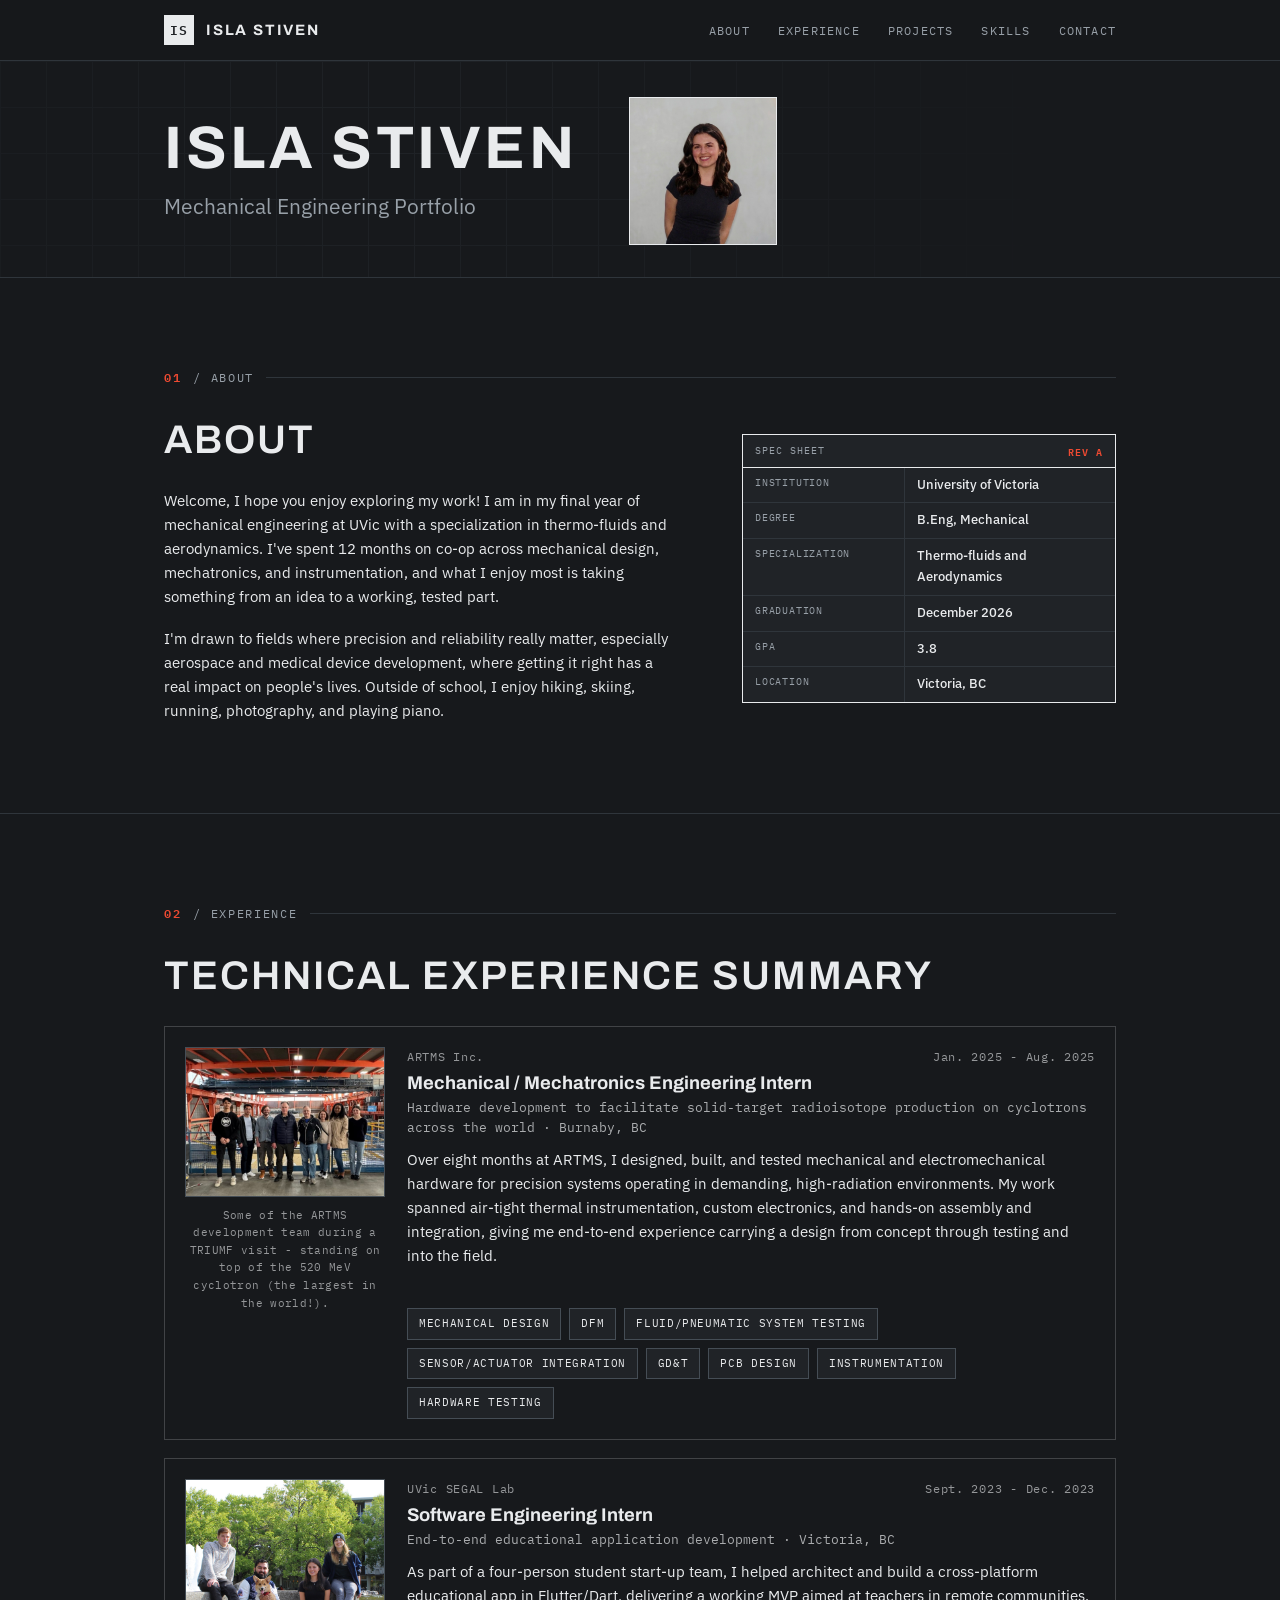
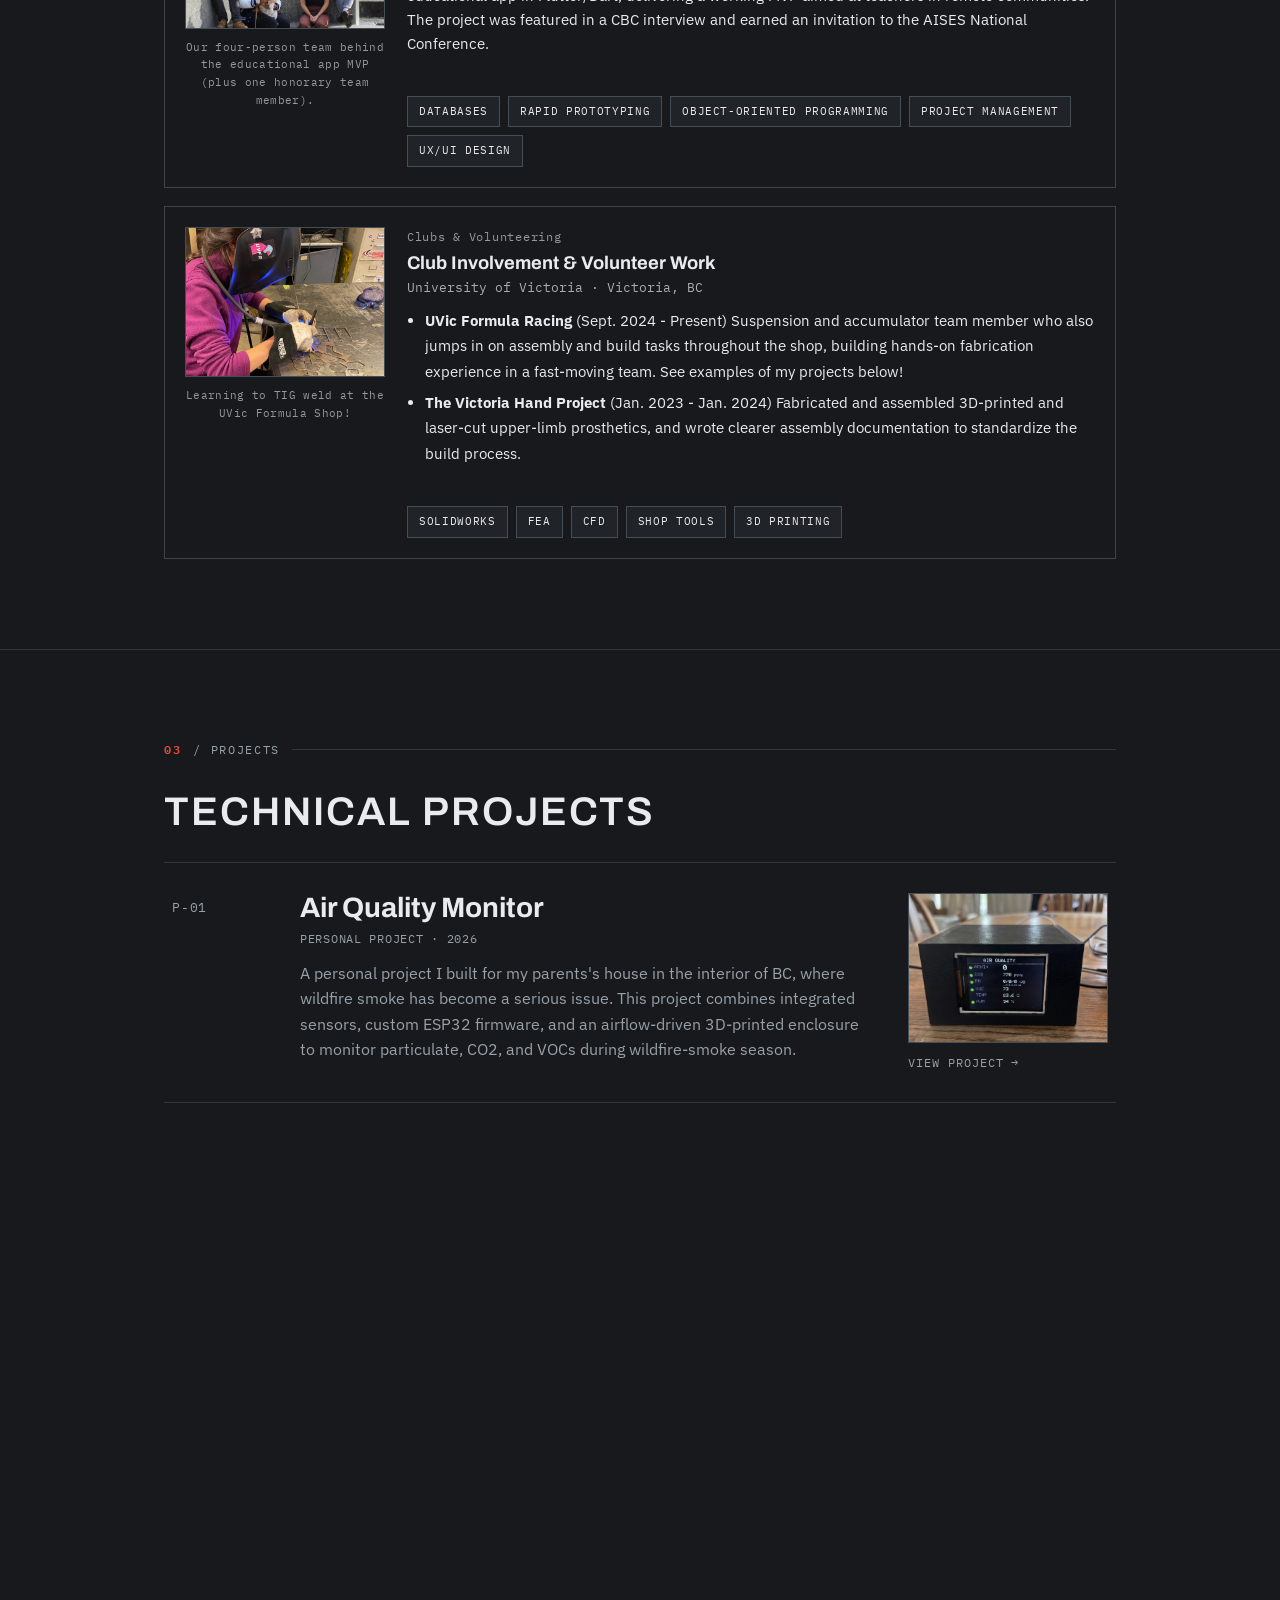
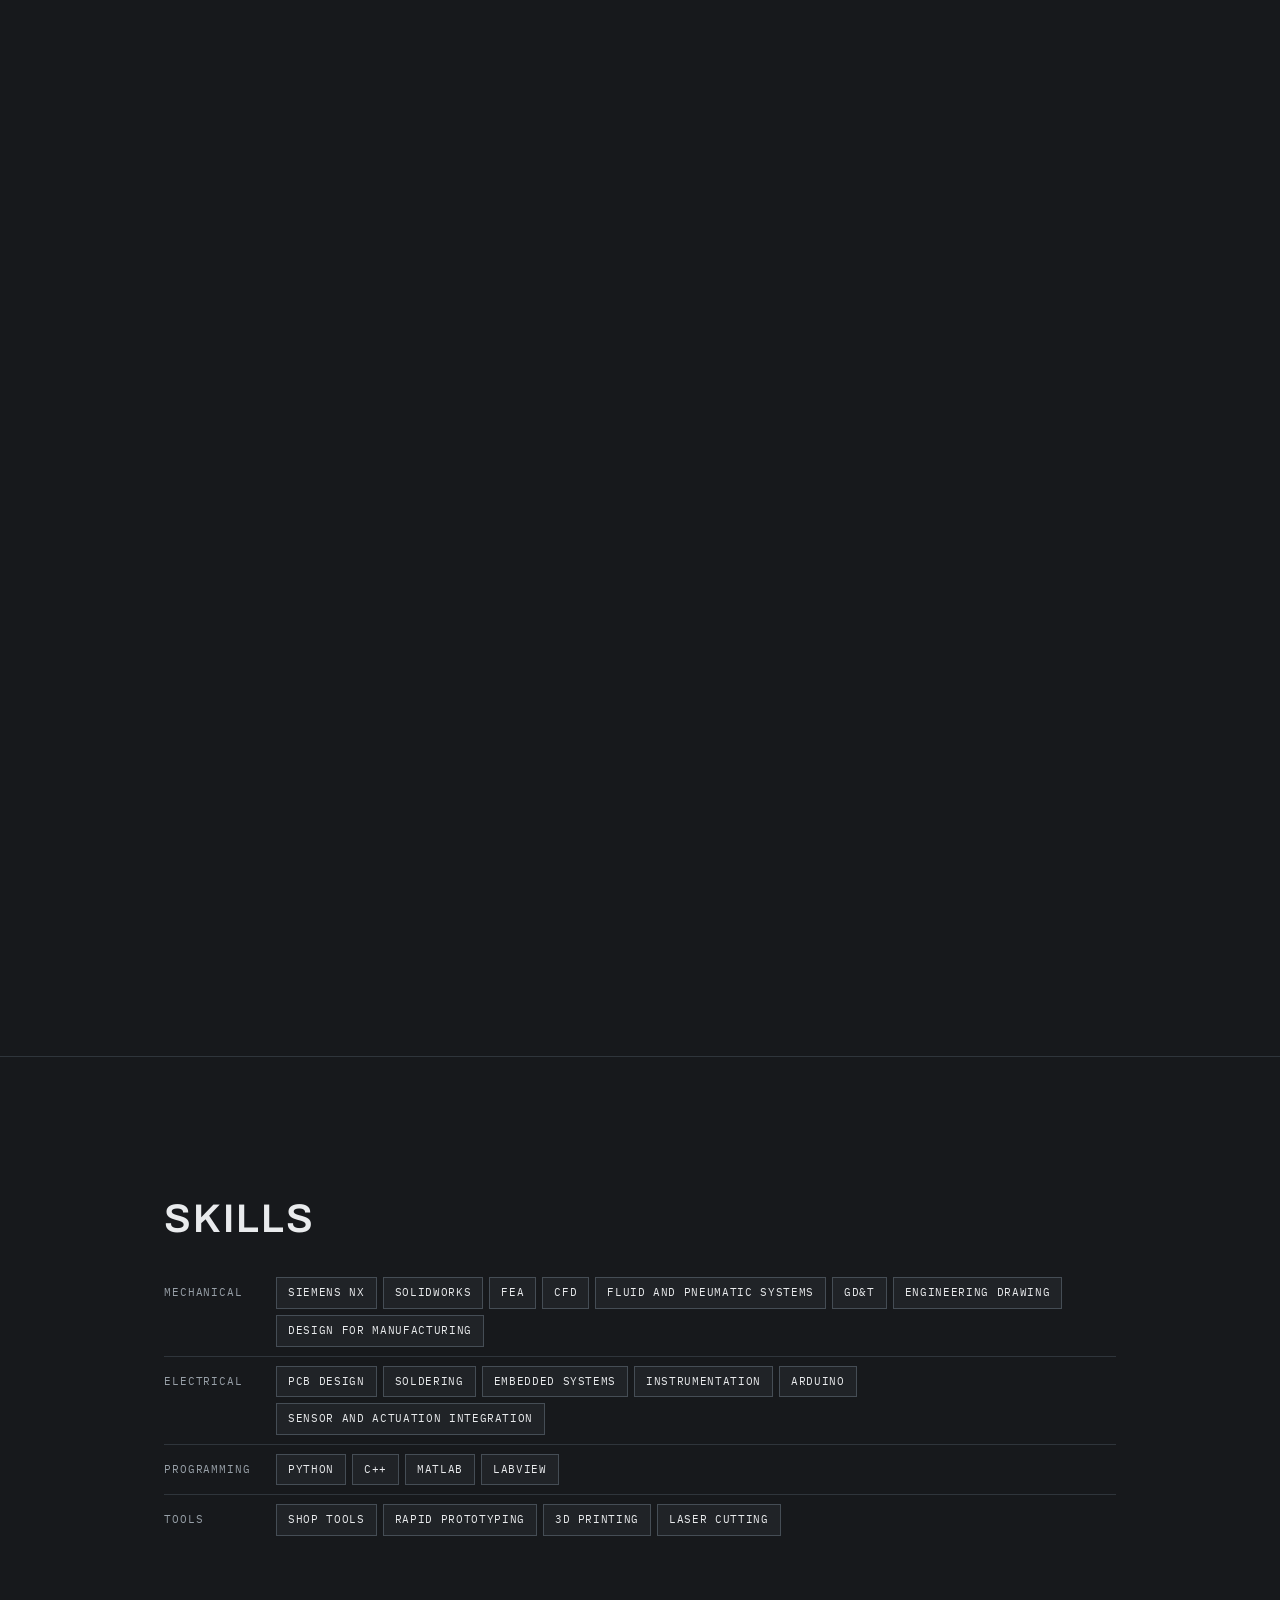
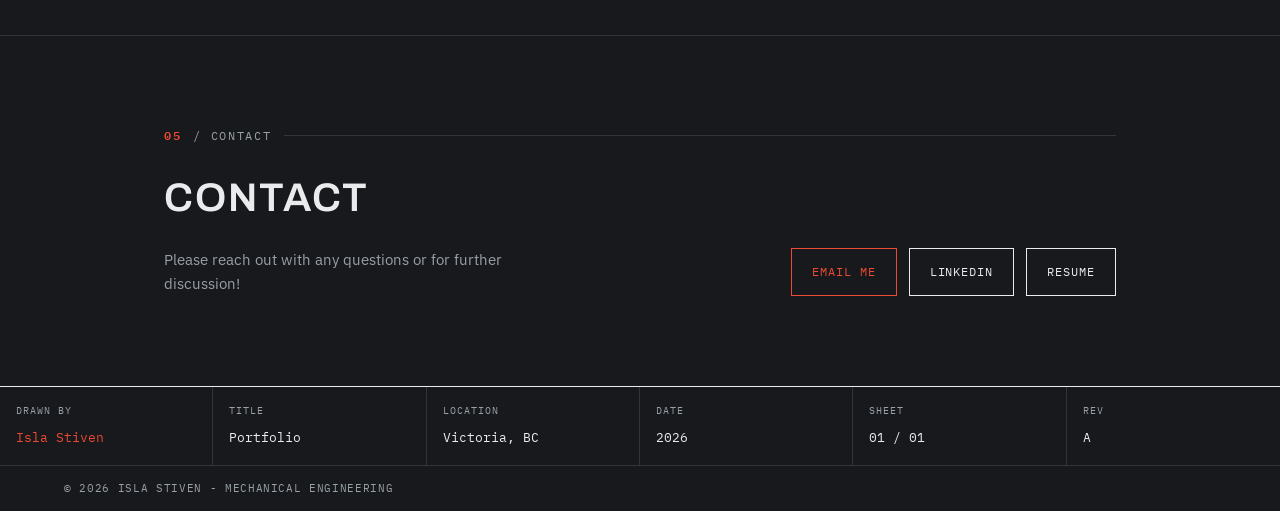
==== commit 844d3149: "Update index.html" ====
--- a/index.html
+++ b/index.html
@@ -439,7 +439,7 @@
         <!-- Replace # with your LinkedIn URL -->
         <a class="btn" href="https://www.linkedin.com/in/isla-stiven/">LinkedIn</a>
         <!-- Add your resume PDF to the repo, then point this at it -->
-        <a class="btn" href="Isla_Stiven_Resume.pdf" target="_blank">Resume</a>
+        <a class="btn" href="Isla_Stiven_Resume_Portfolio.pdf" target="_blank">Resume</a>
       </div>
     </div>
   </div>
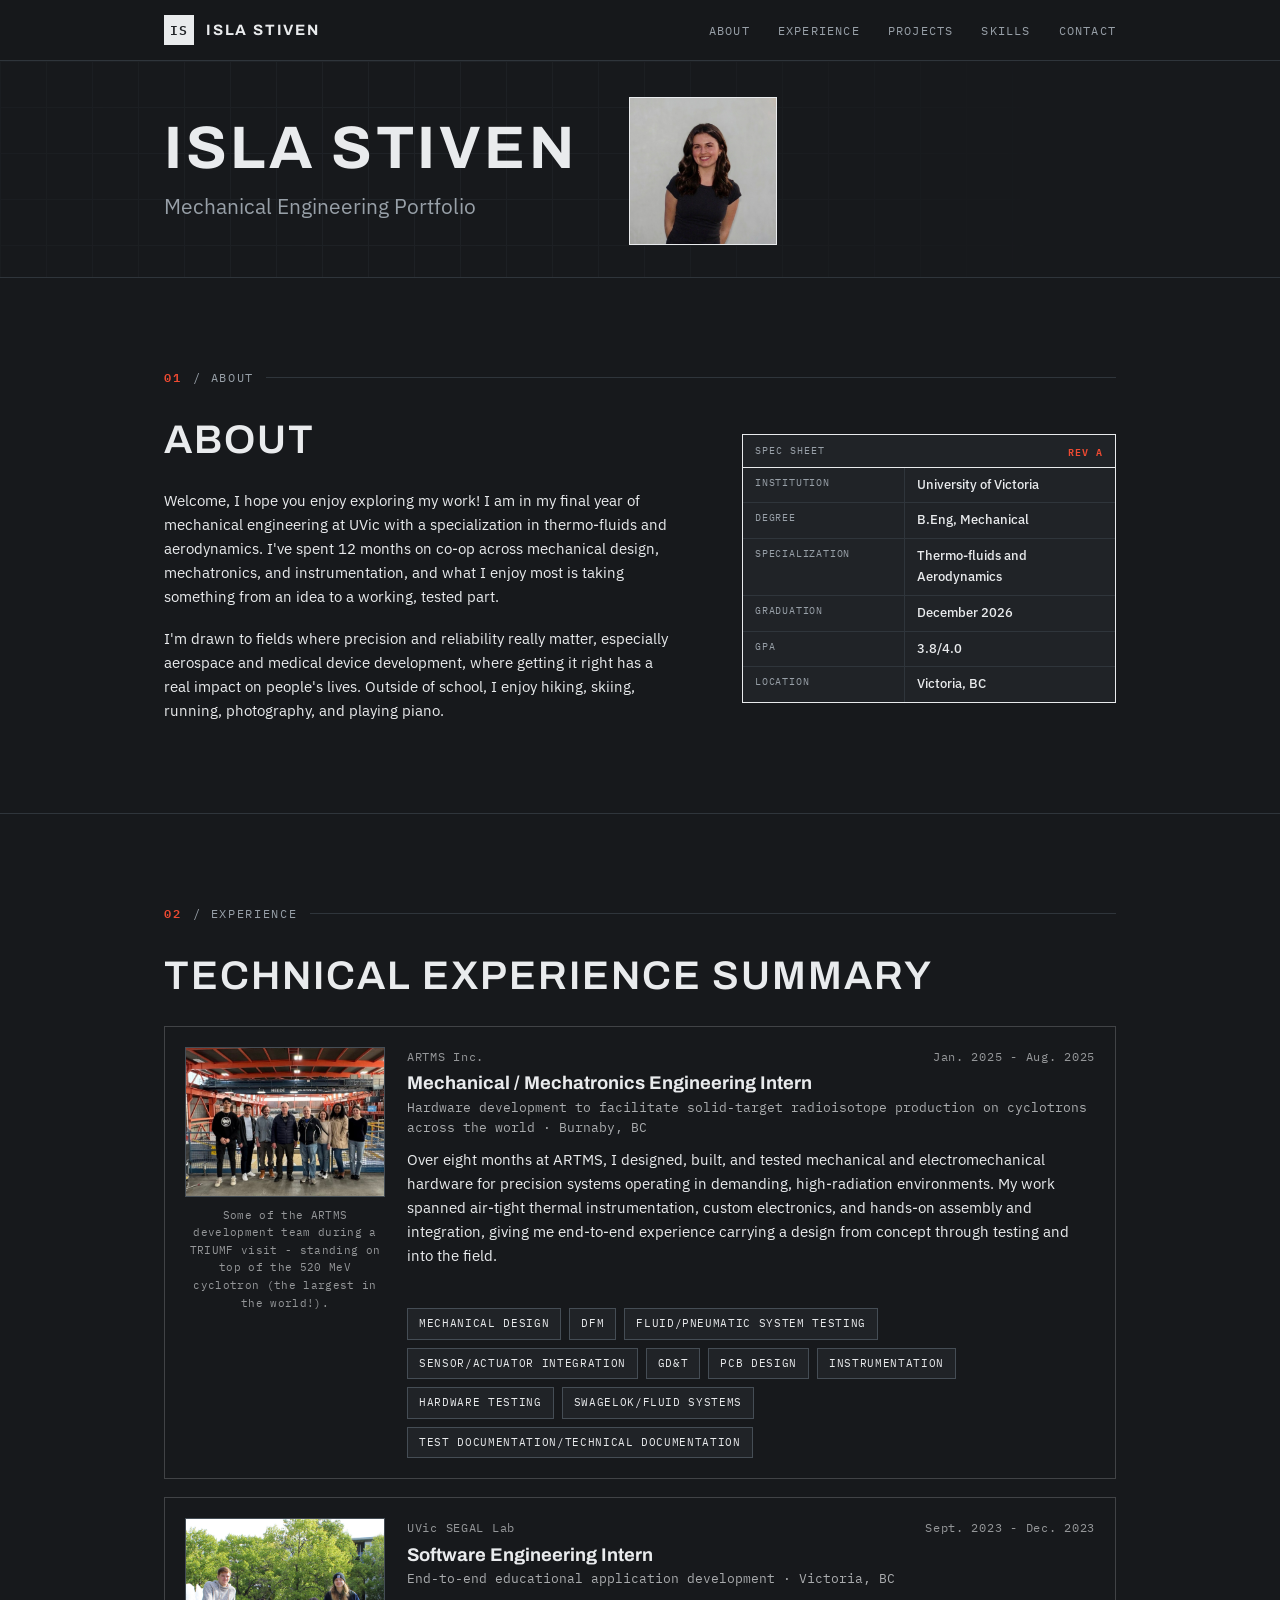
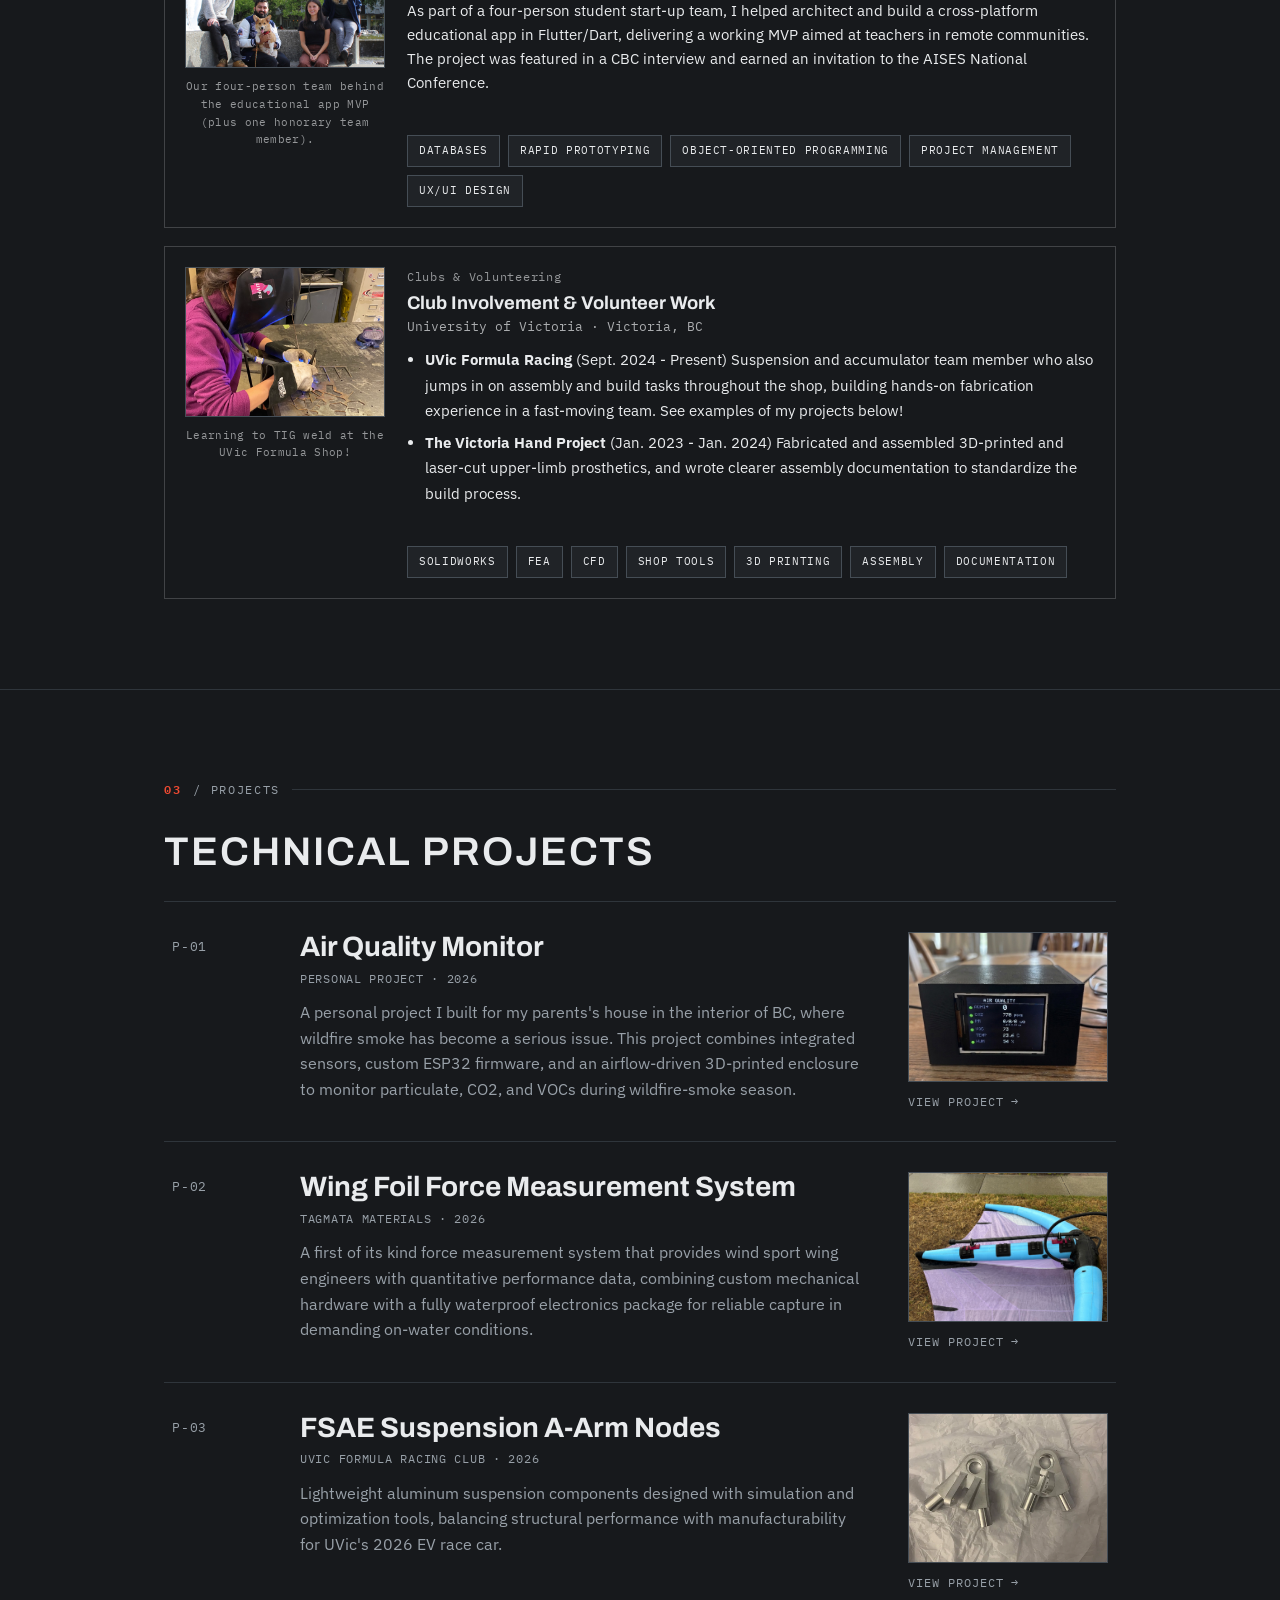
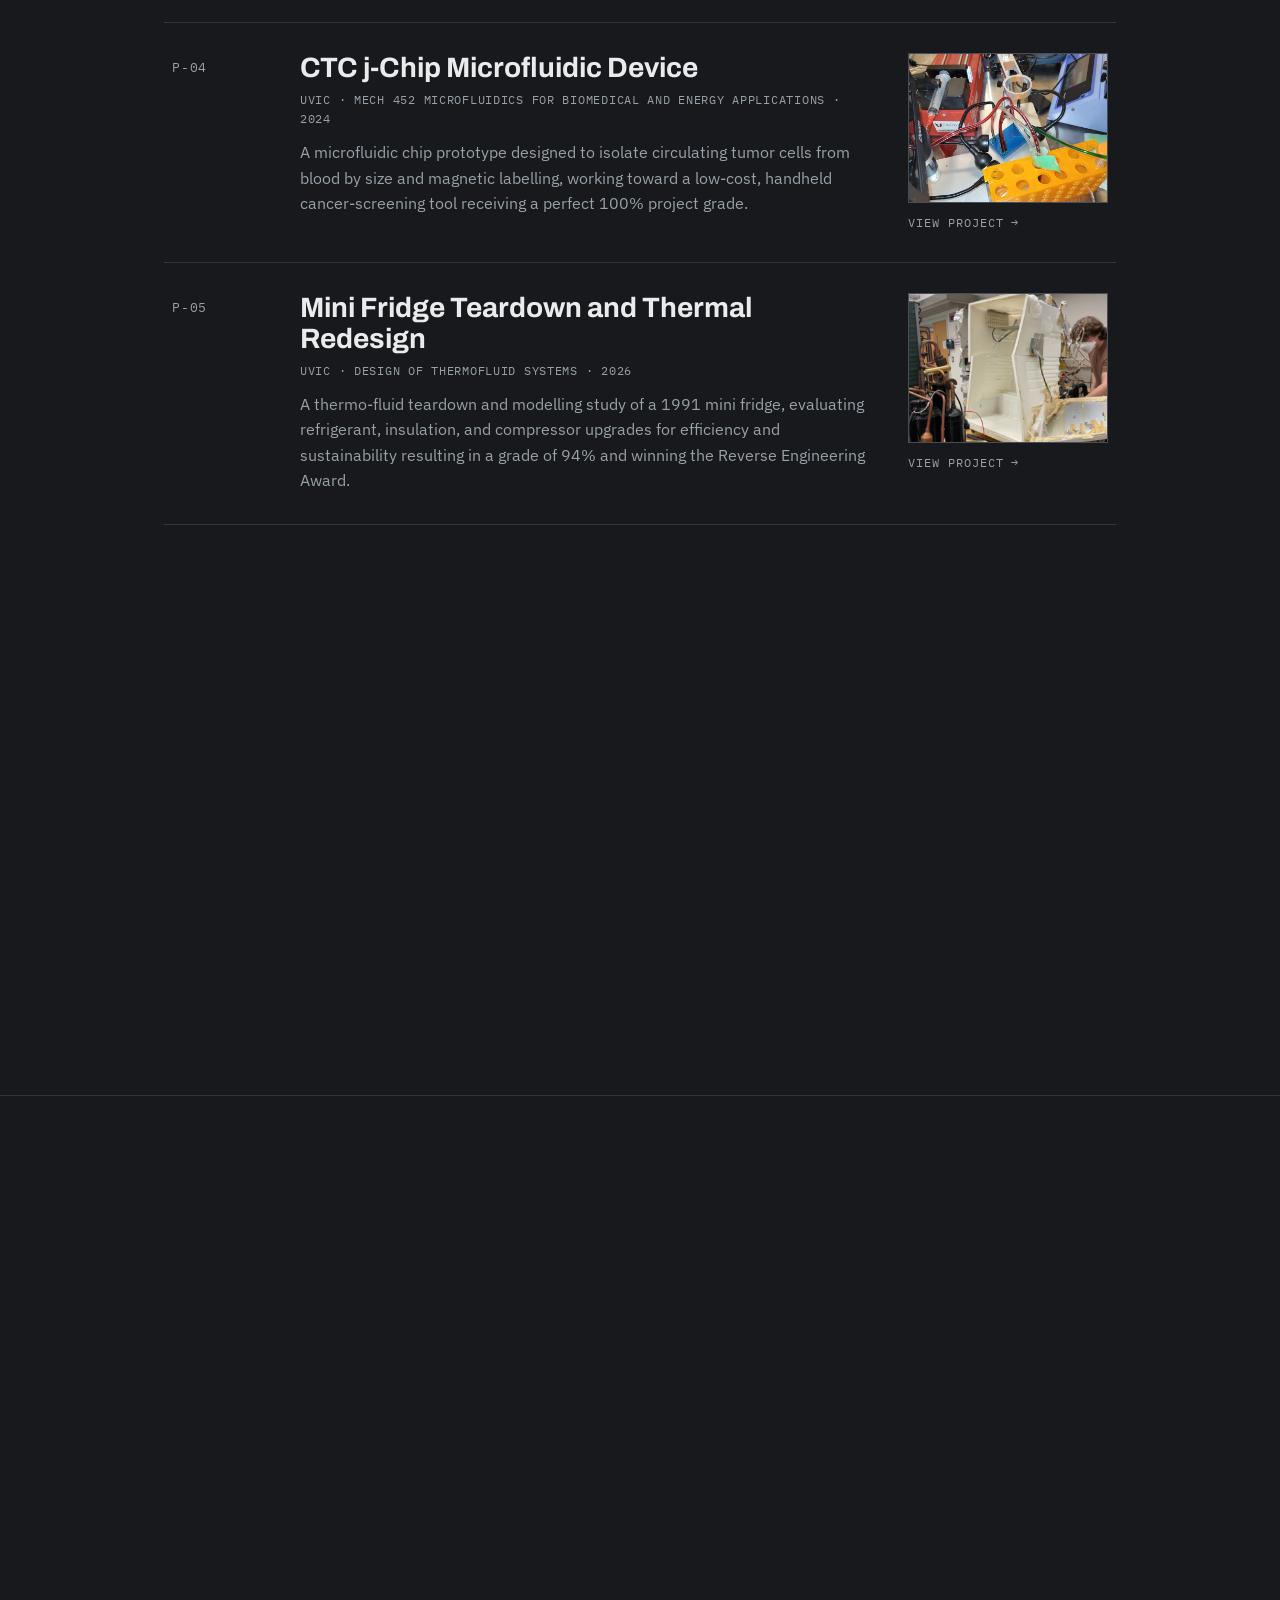
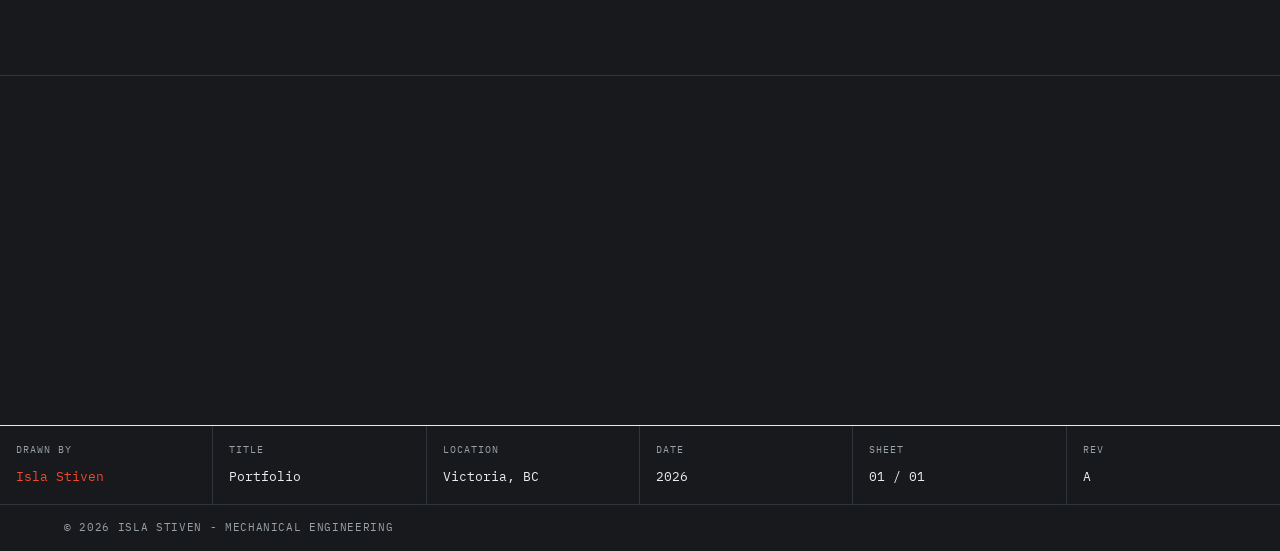
==== commit 1767a662: "Update index.html" ====
--- a/index.html
+++ b/index.html
@@ -166,7 +166,7 @@
         <div class="tb-row"><dt>Degree</dt><dd>B.Eng, Mechanical</dd></div>
         <div class="tb-row"><dt>Specialization</dt><dd>Thermo-fluids and Aerodynamics</dd></div>
         <div class="tb-row"><dt>Graduation</dt><dd>December 2026</dd></div>
-        <div class="tb-row"><dt>GPA</dt><dd>3.8</dd></div>
+        <div class="tb-row"><dt>GPA</dt><dd>3.8/4.0</dd></div>
         <div class="tb-row"><dt>Location</dt><dd>Victoria, BC</dd></div>
       </dl>
     </div>
@@ -207,6 +207,9 @@
             <span class="chip">PCB Design</span>
             <span class="chip">Instrumentation</span>
             <span class="chip">Hardware Testing</span>
+            <span class="chip">Swagelok/Fluid Systems</span>
+            <span class="chip">Test Documentation/Technical Documentation</span>
+            
           </div>
         </div>
       </article>
@@ -263,6 +266,8 @@
             <span class="chip">CFD</span>
             <span class="chip">Shop Tools</span>
             <span class="chip">3D Printing</span>
+            <span class="chip">Assembly</span>
+            <span class="chip">Documentation</span>
           </div>
         </div>
       </article>
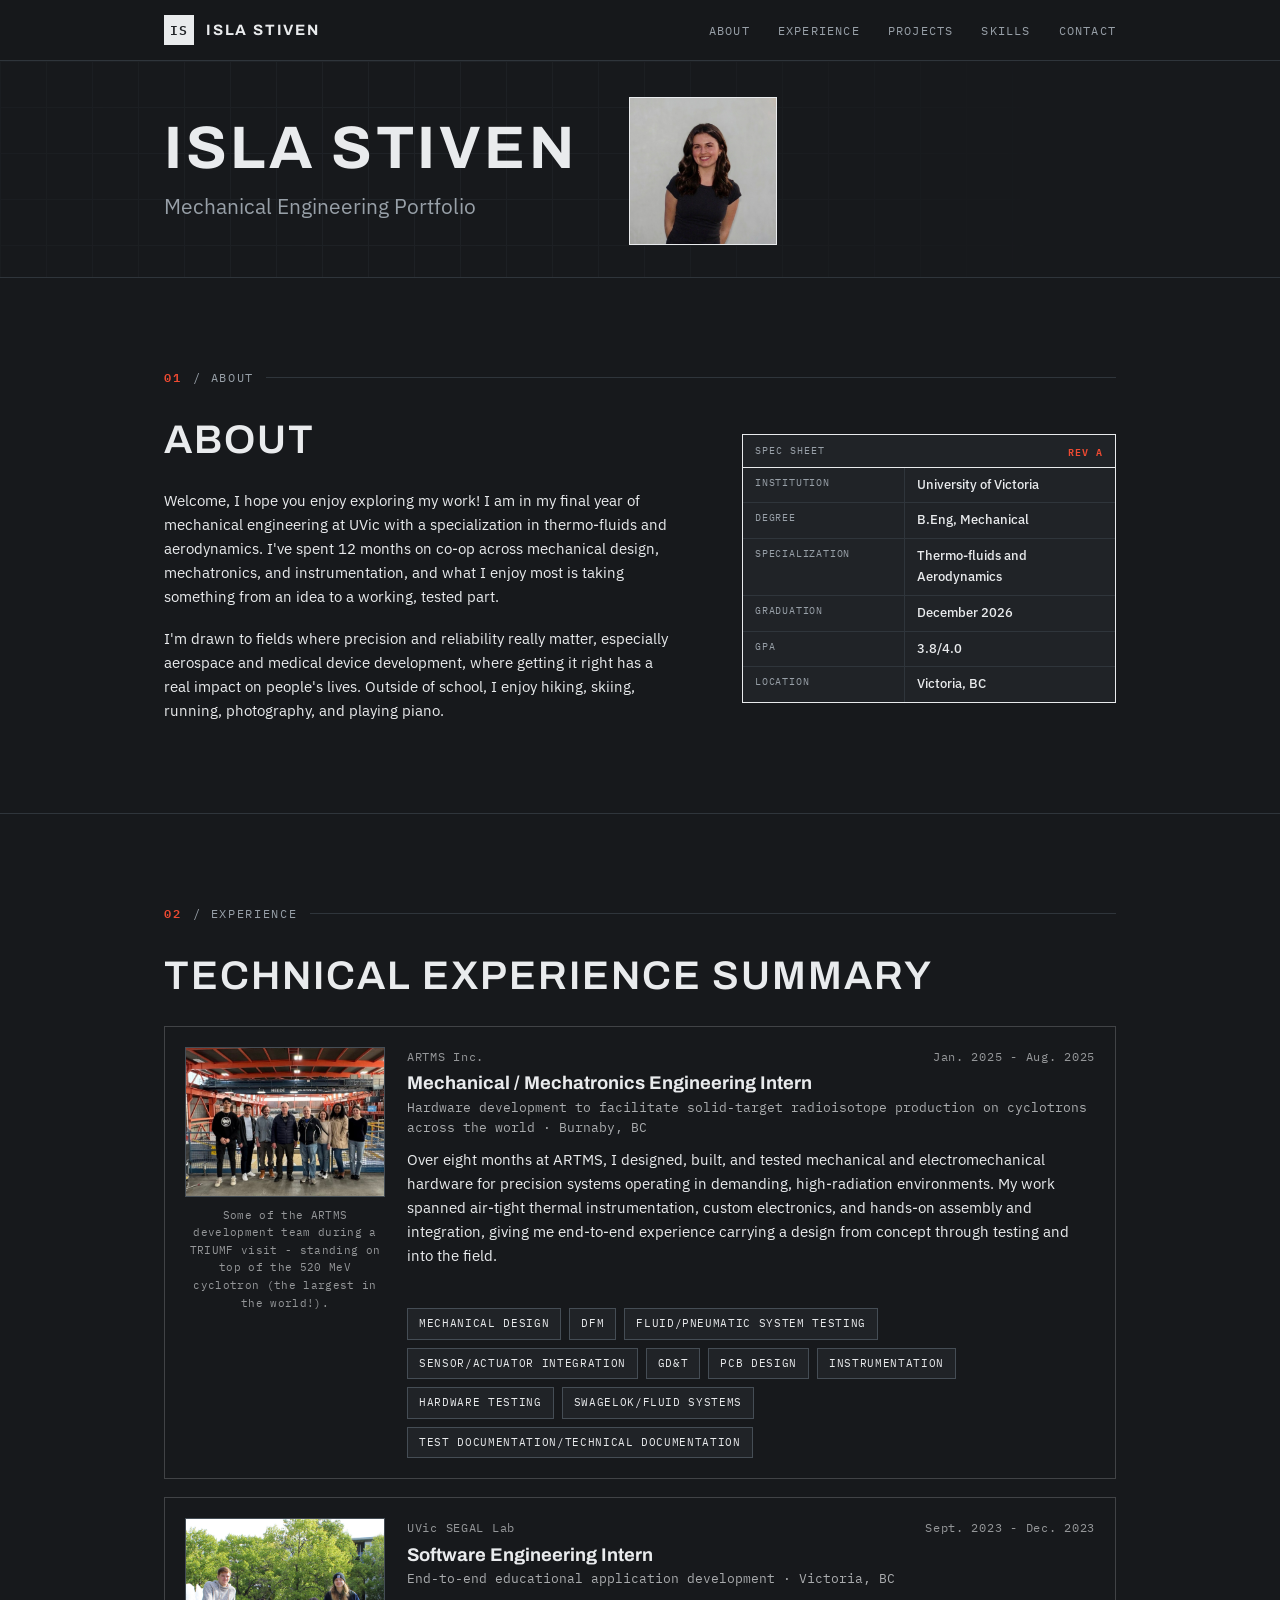
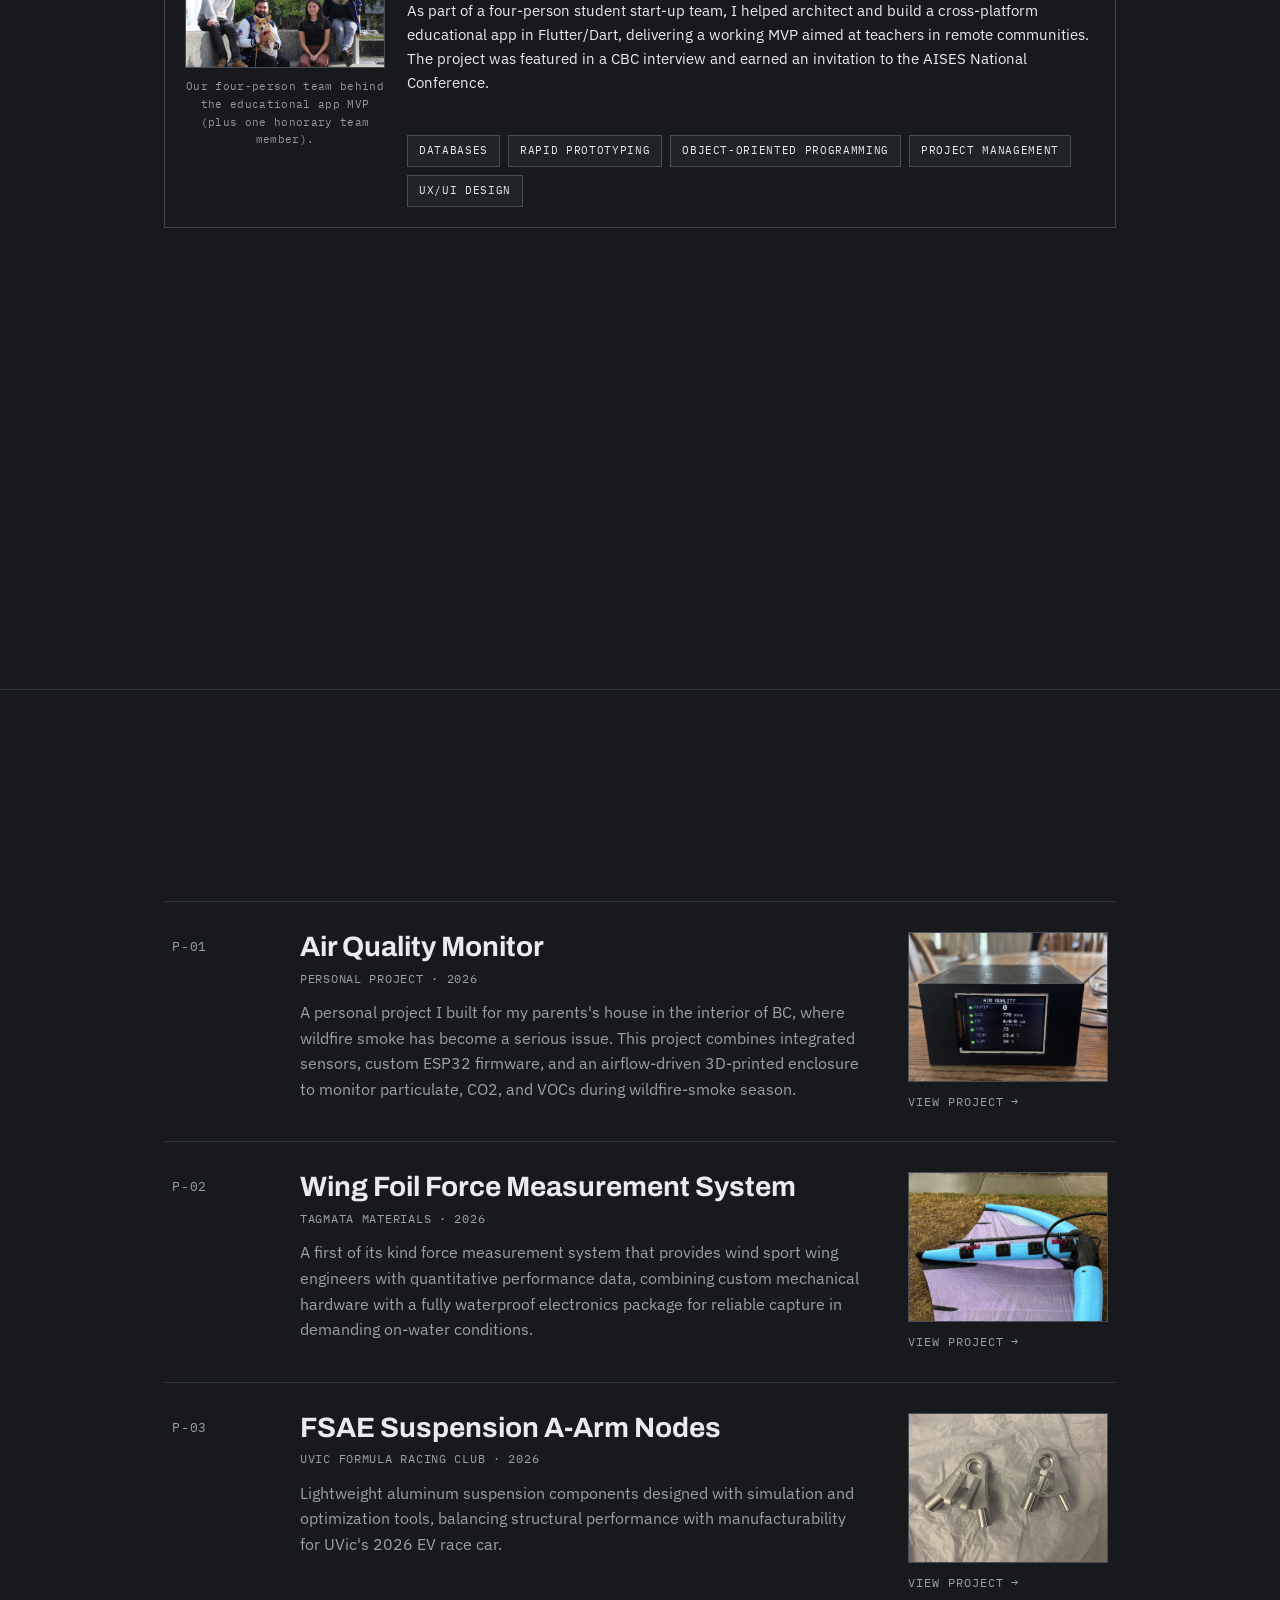
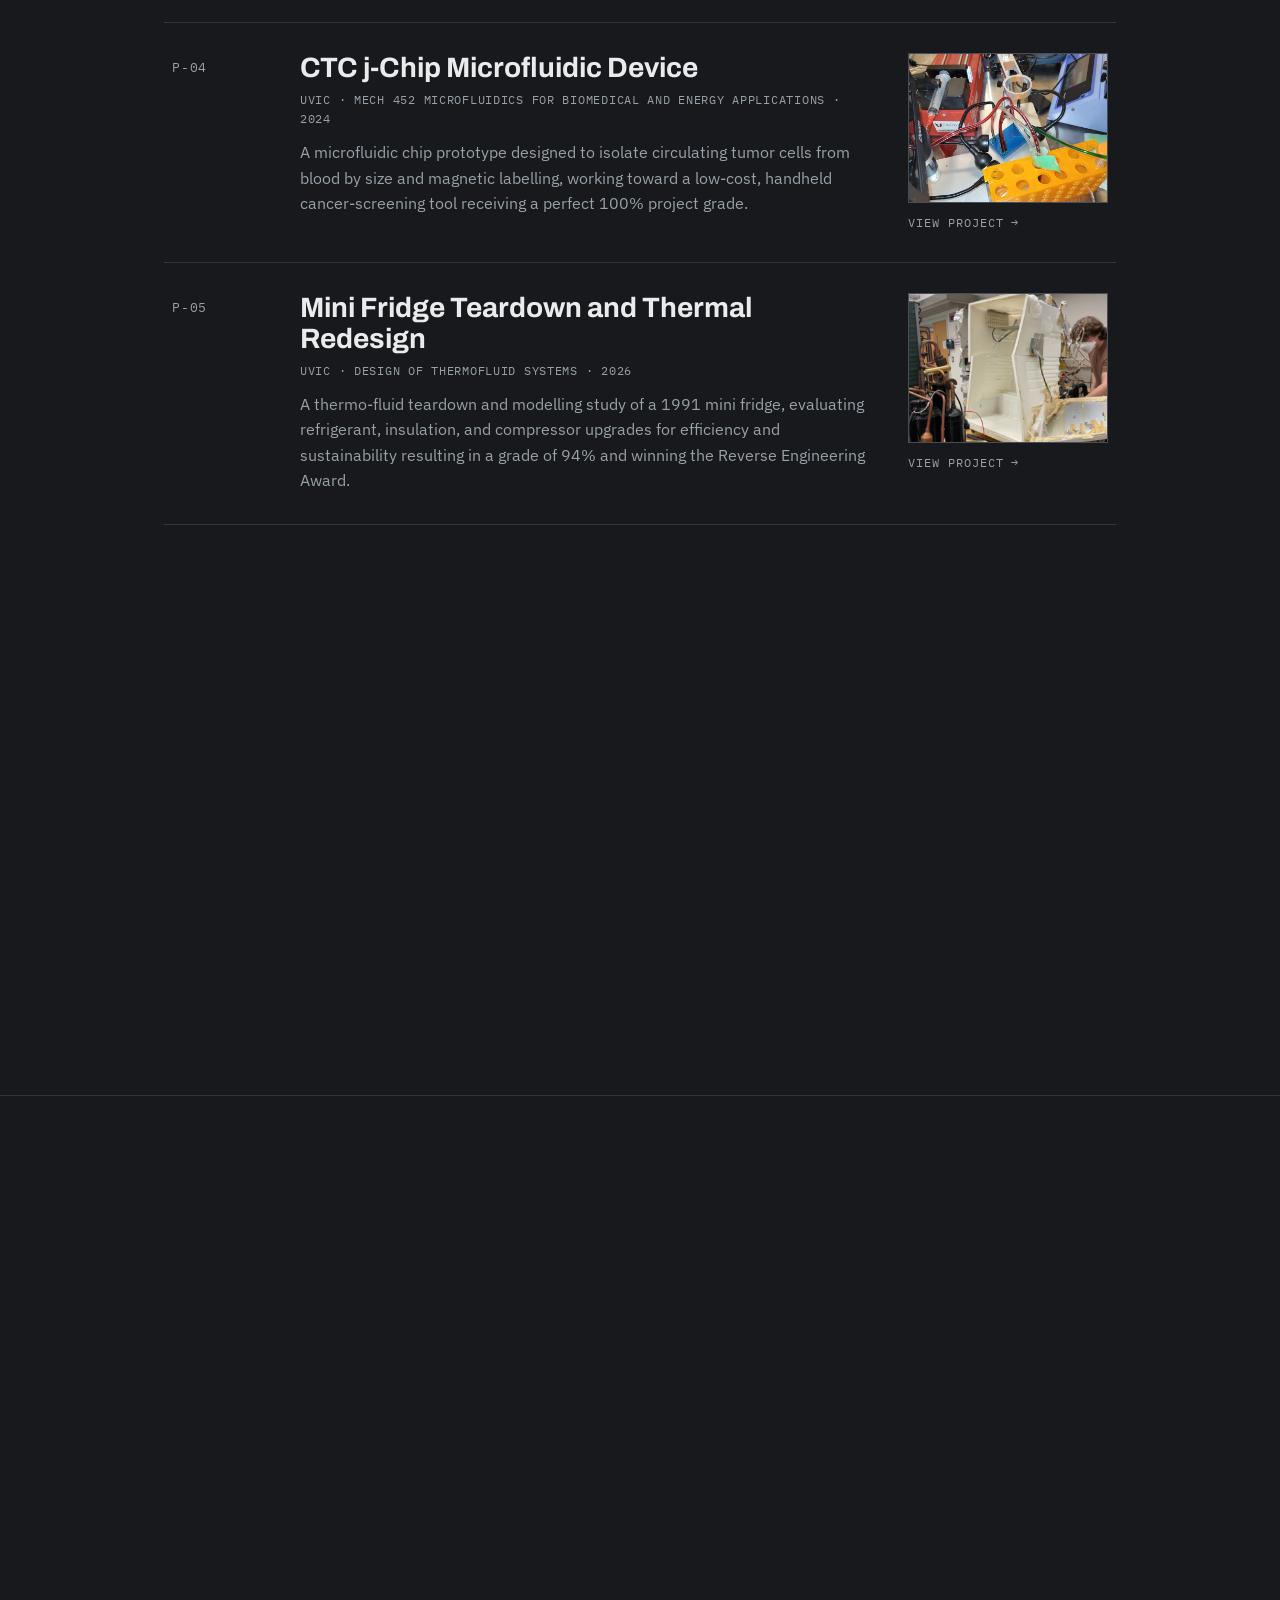
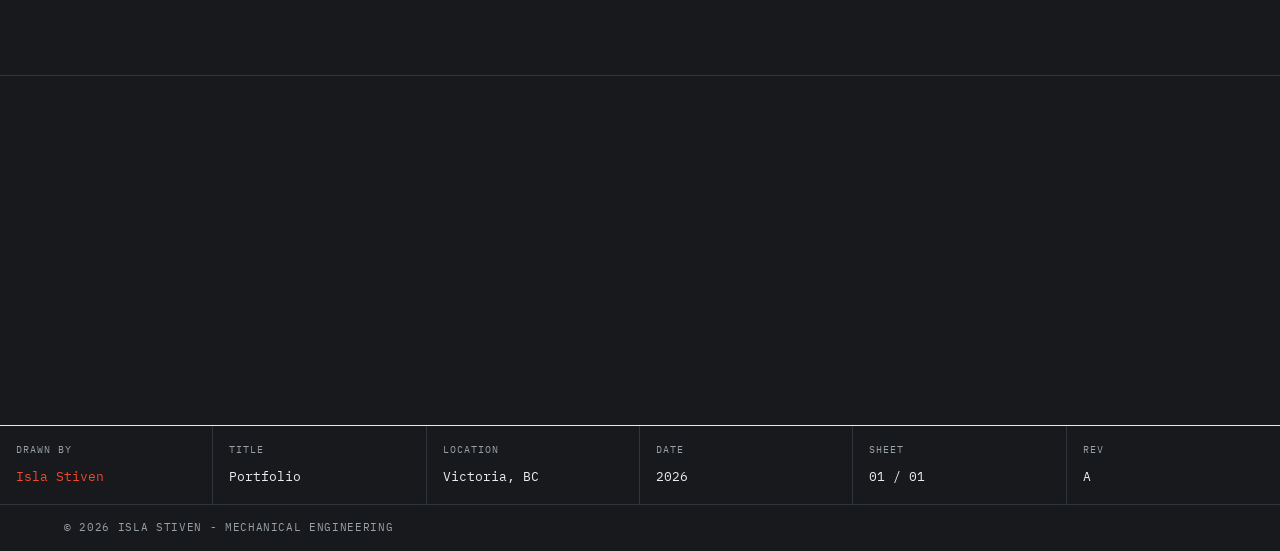
==== commit 72d547d0: "Update index.html" ====
--- a/index.html
+++ b/index.html
@@ -405,7 +405,7 @@
           <span class="chip">Embedded Systems</span>
           <span class="chip">Instrumentation</span>
           <span class="chip">Arduino</span>
-          <span class="chip">Sensor and Actuation Integration</span>
+          <span class="chip">Sensor and Actuator Integration</span>
         </div>
       </div>
       <div class="skillcat">
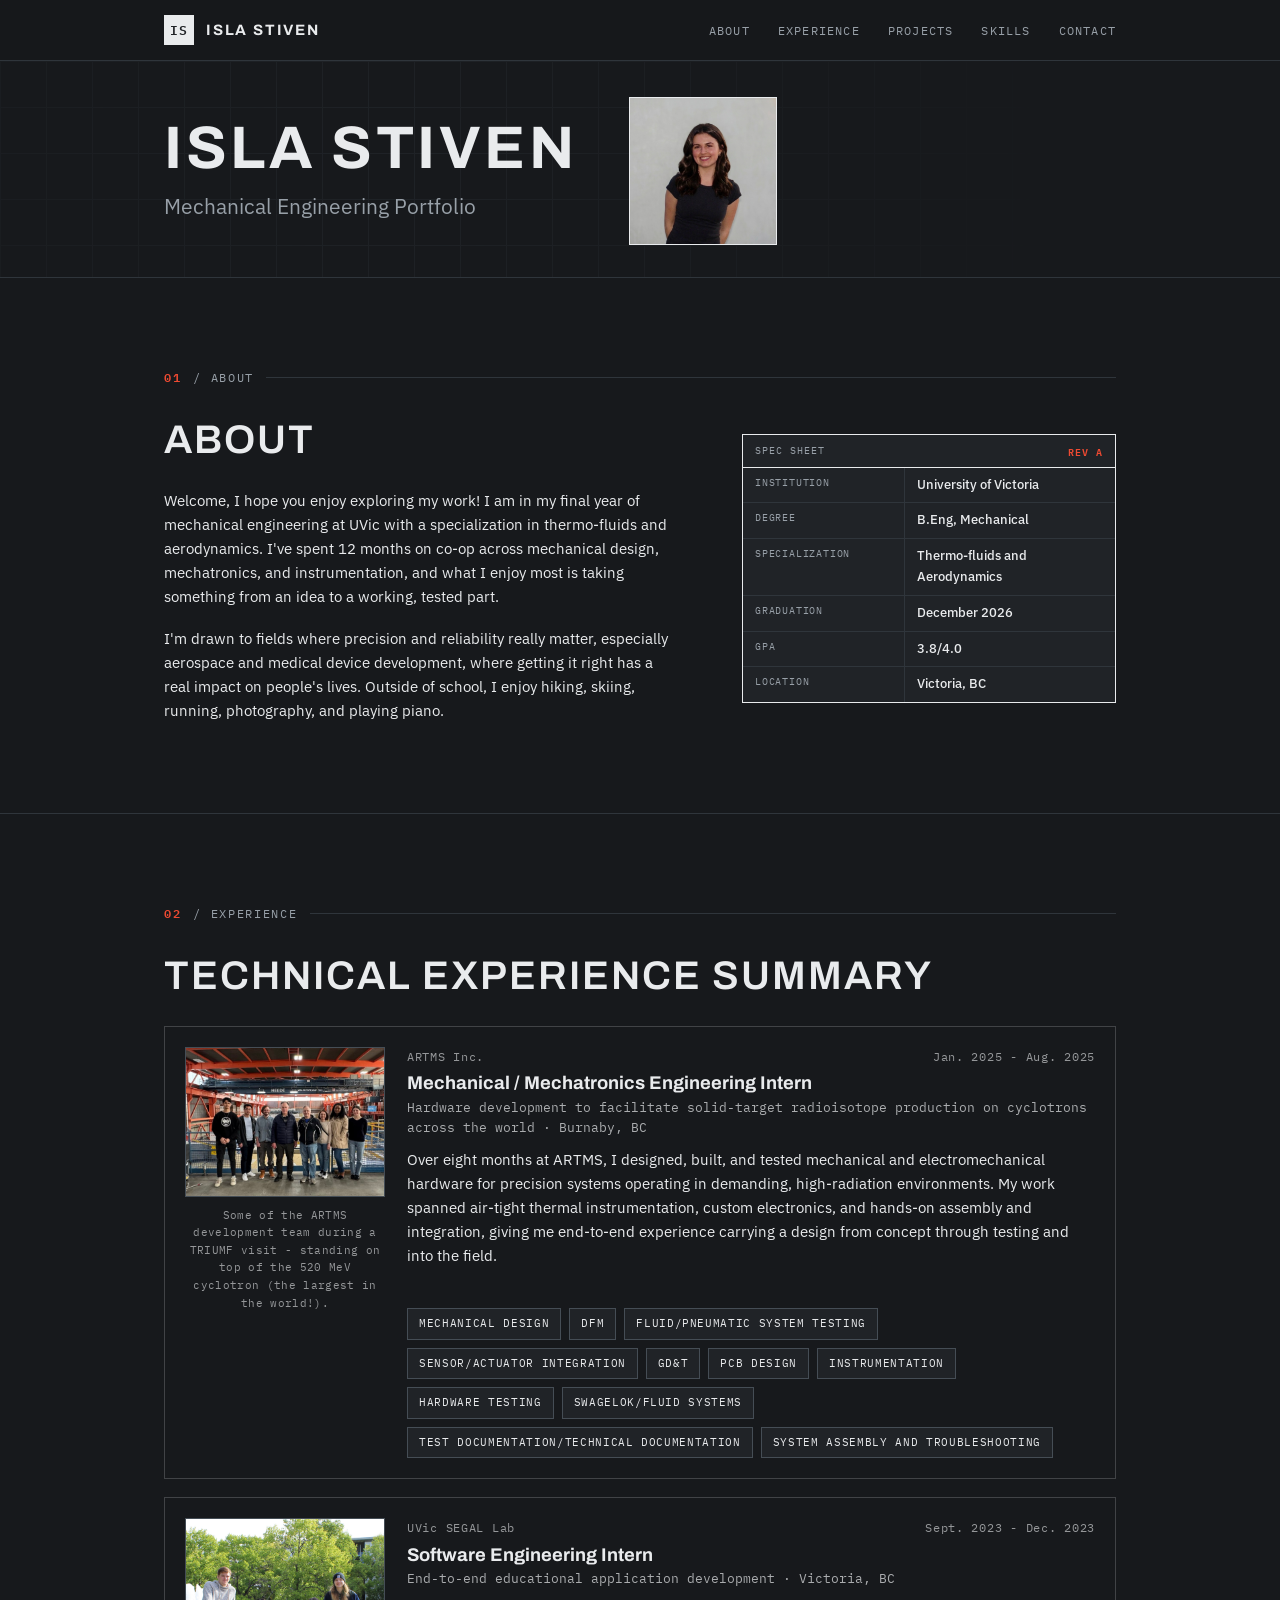
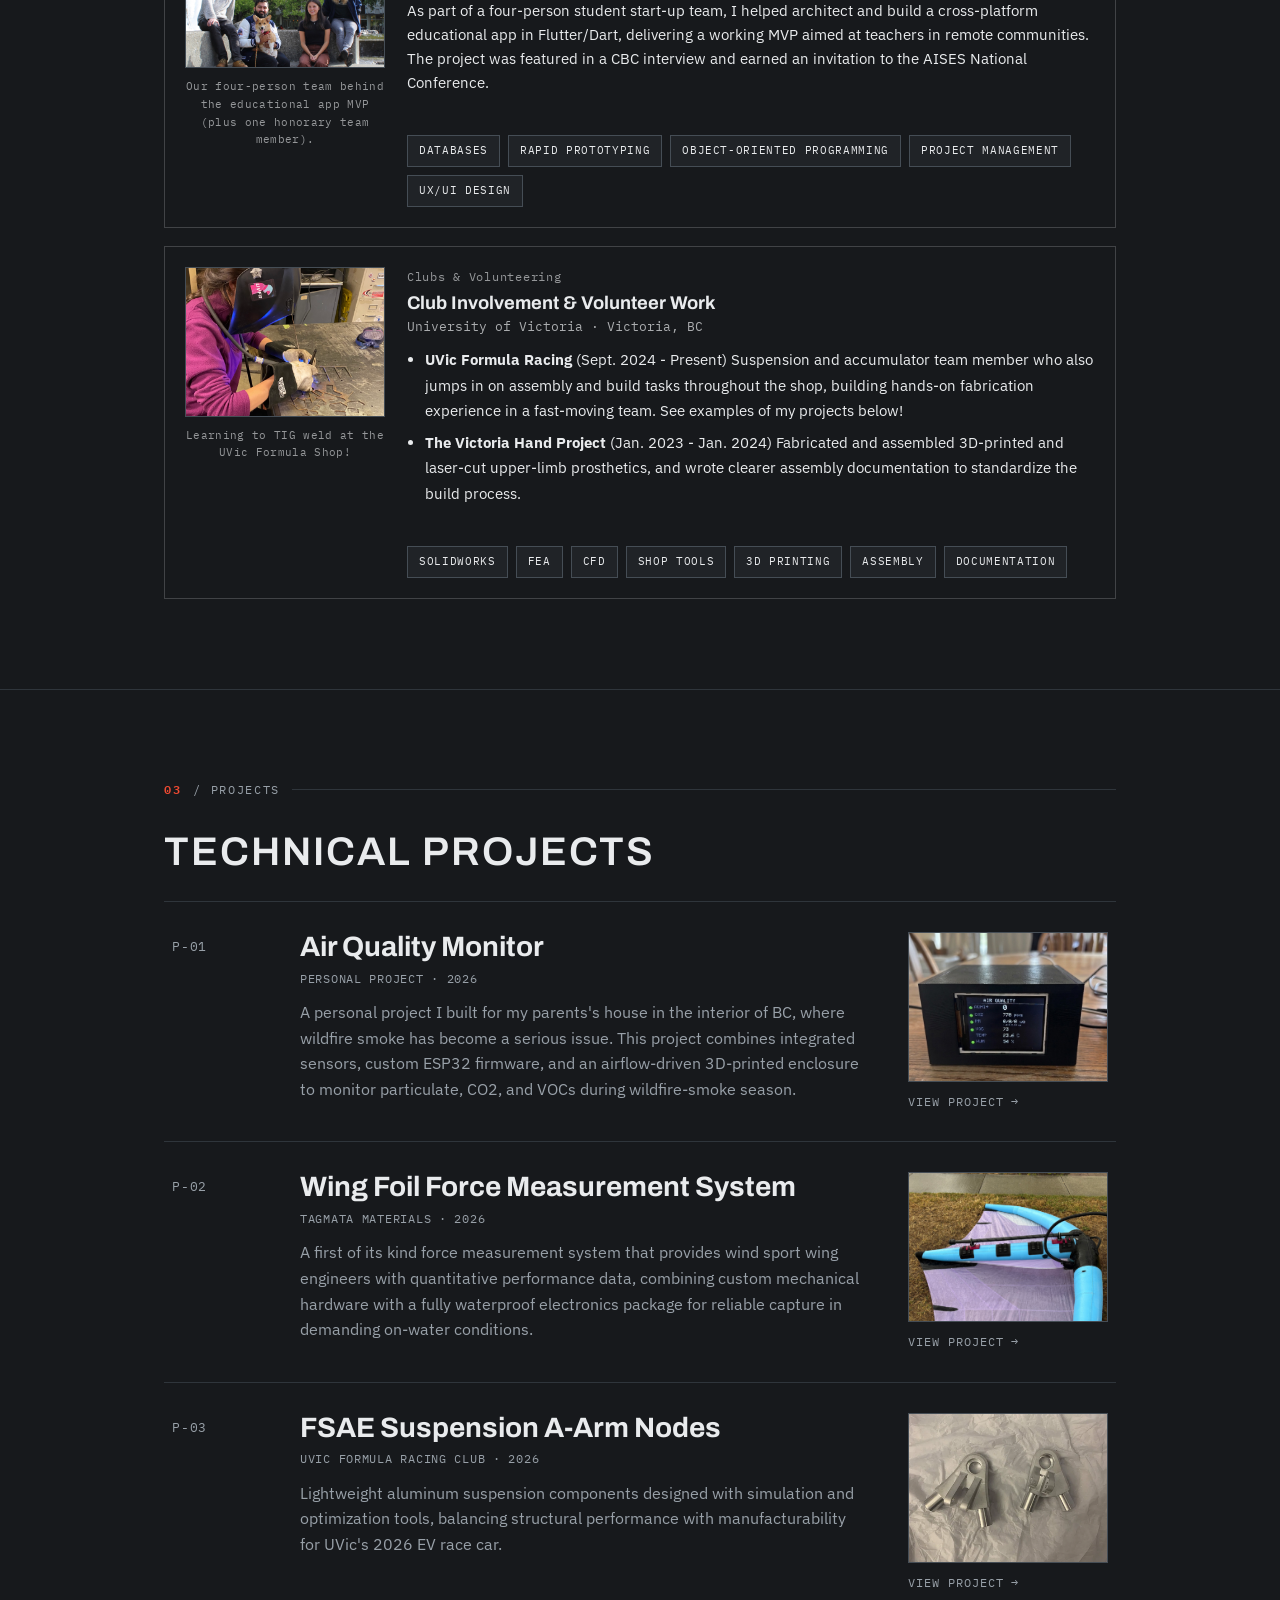
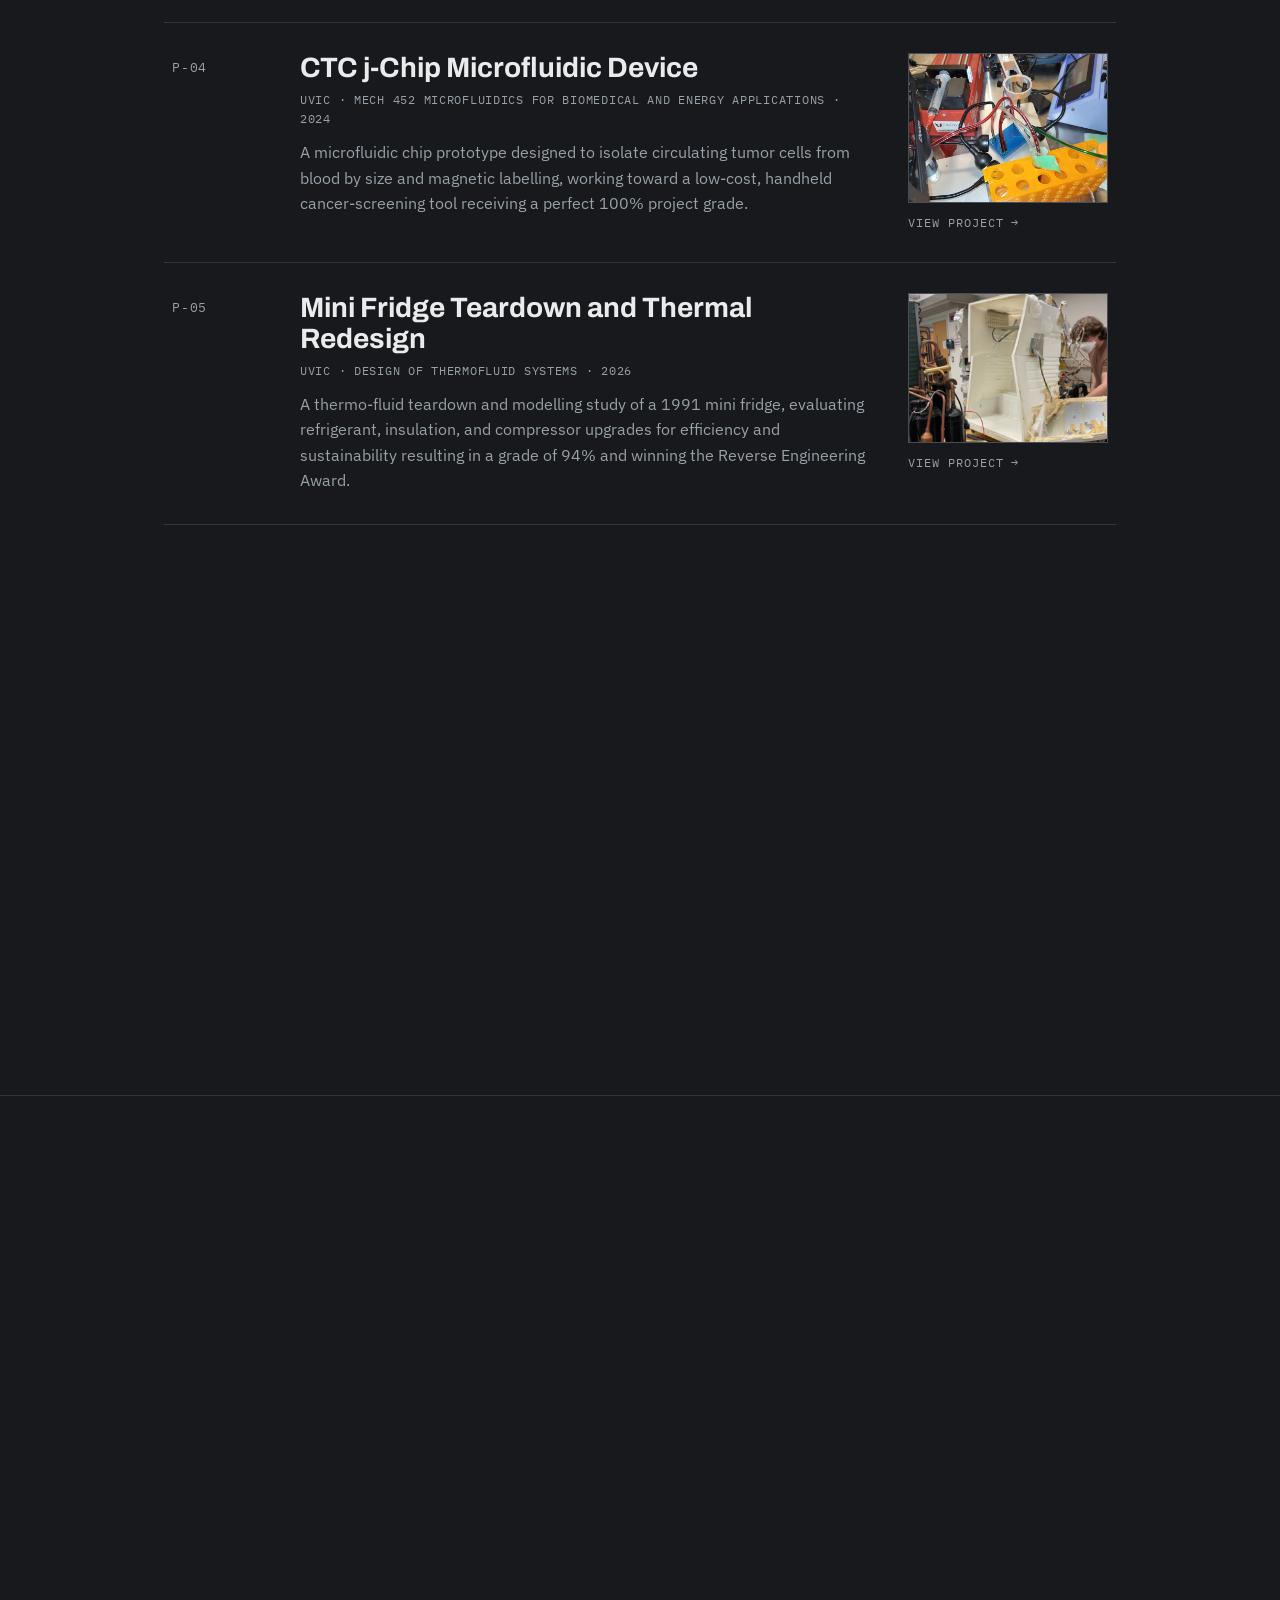
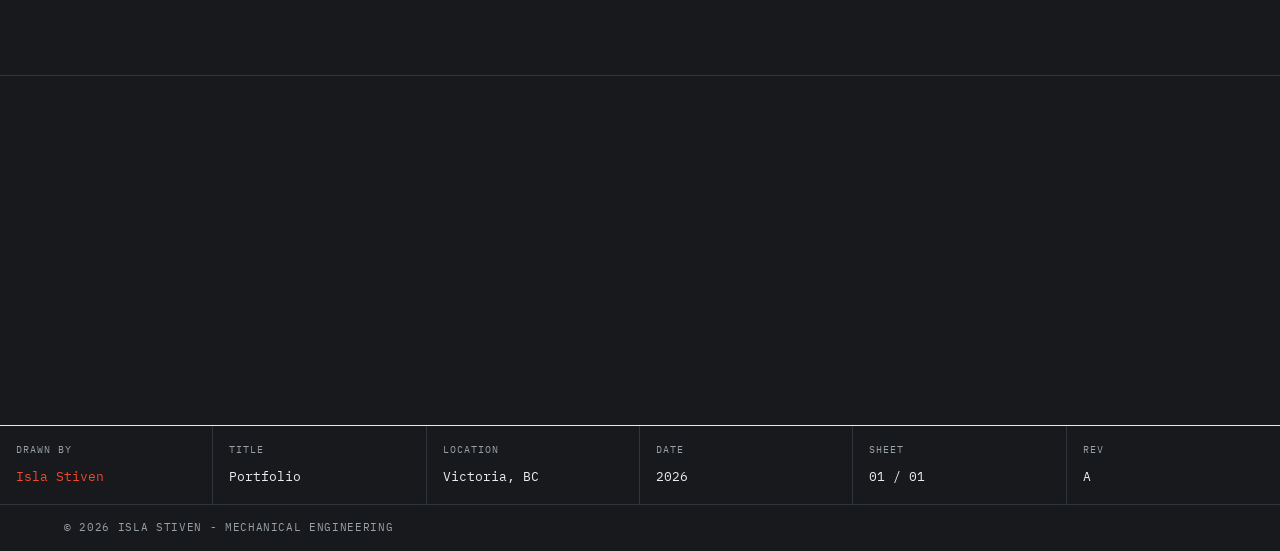
==== commit 48cfd1a6: "Update index.html" ====
--- a/index.html
+++ b/index.html
@@ -209,6 +209,7 @@
             <span class="chip">Hardware Testing</span>
             <span class="chip">Swagelok/Fluid Systems</span>
             <span class="chip">Test Documentation/Technical Documentation</span>
+            <span class="chip">System Assembly and Troubleshooting</span>
             
           </div>
         </div>
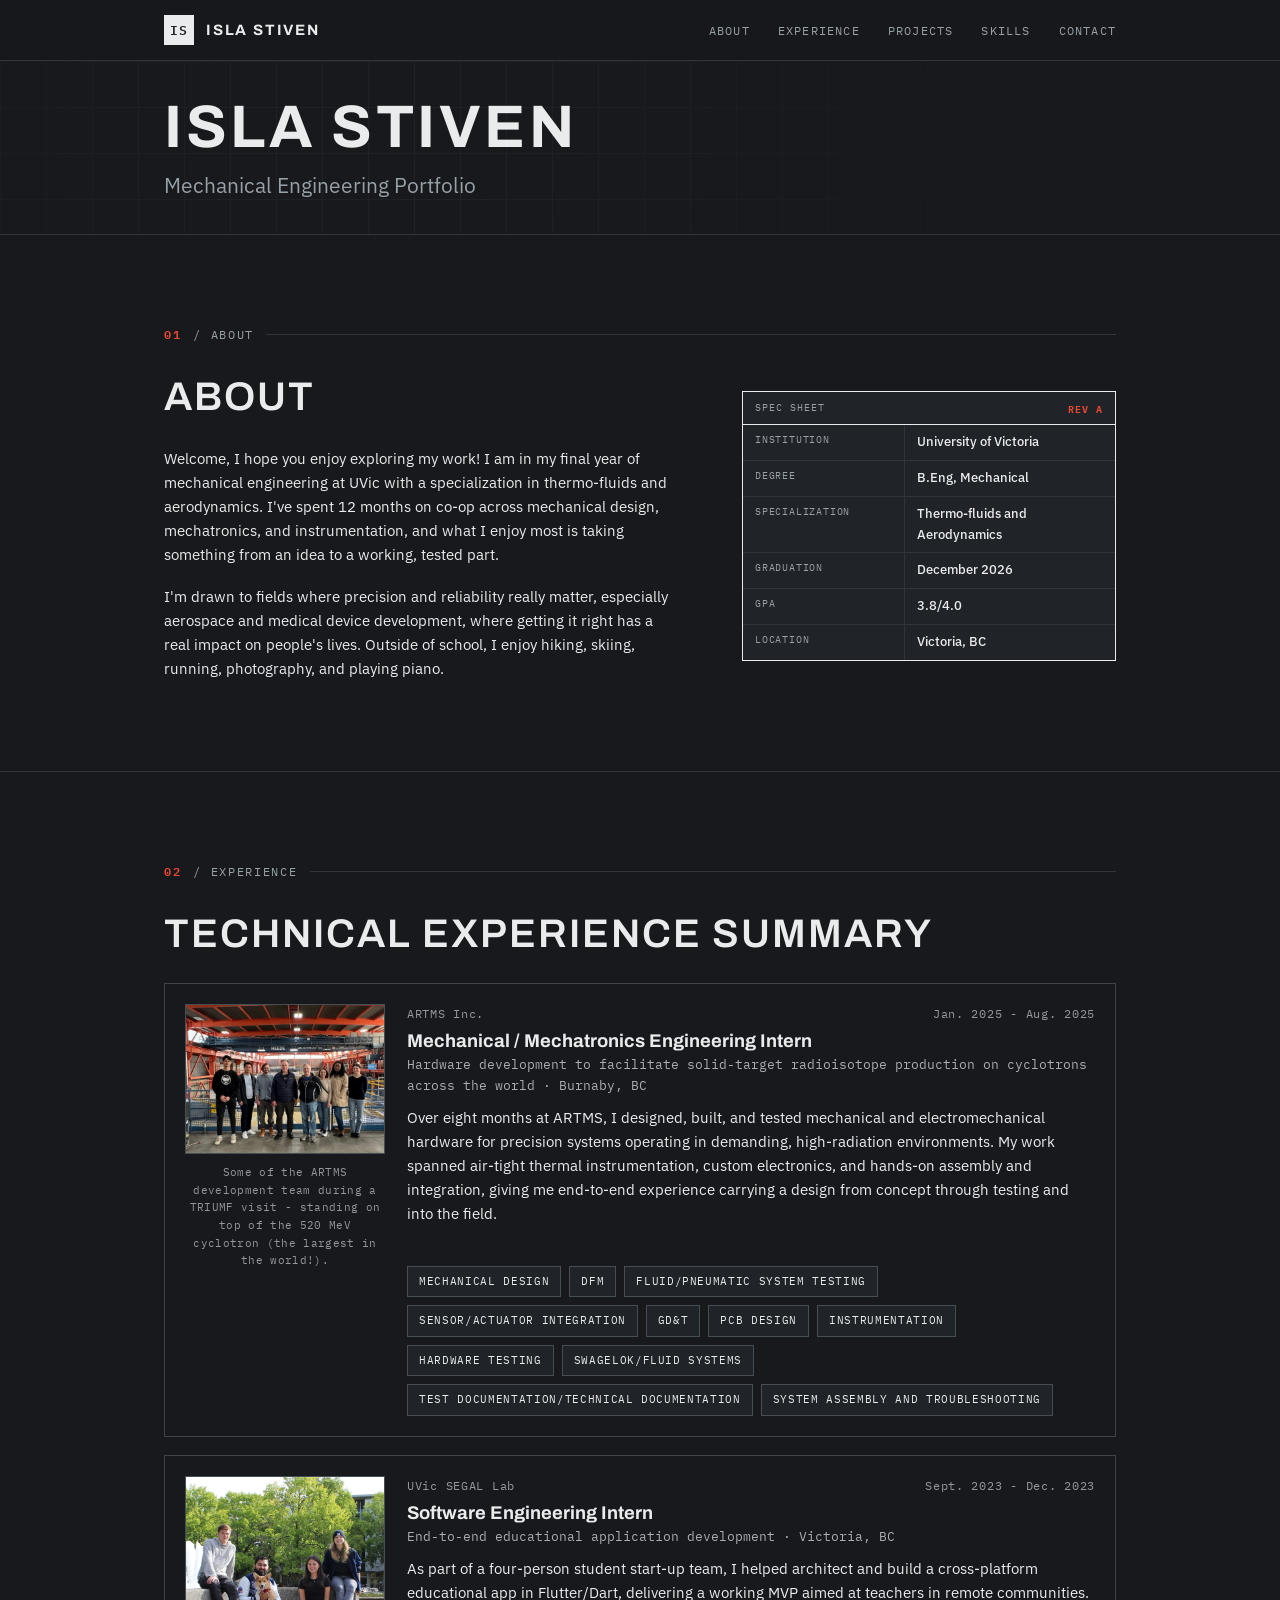
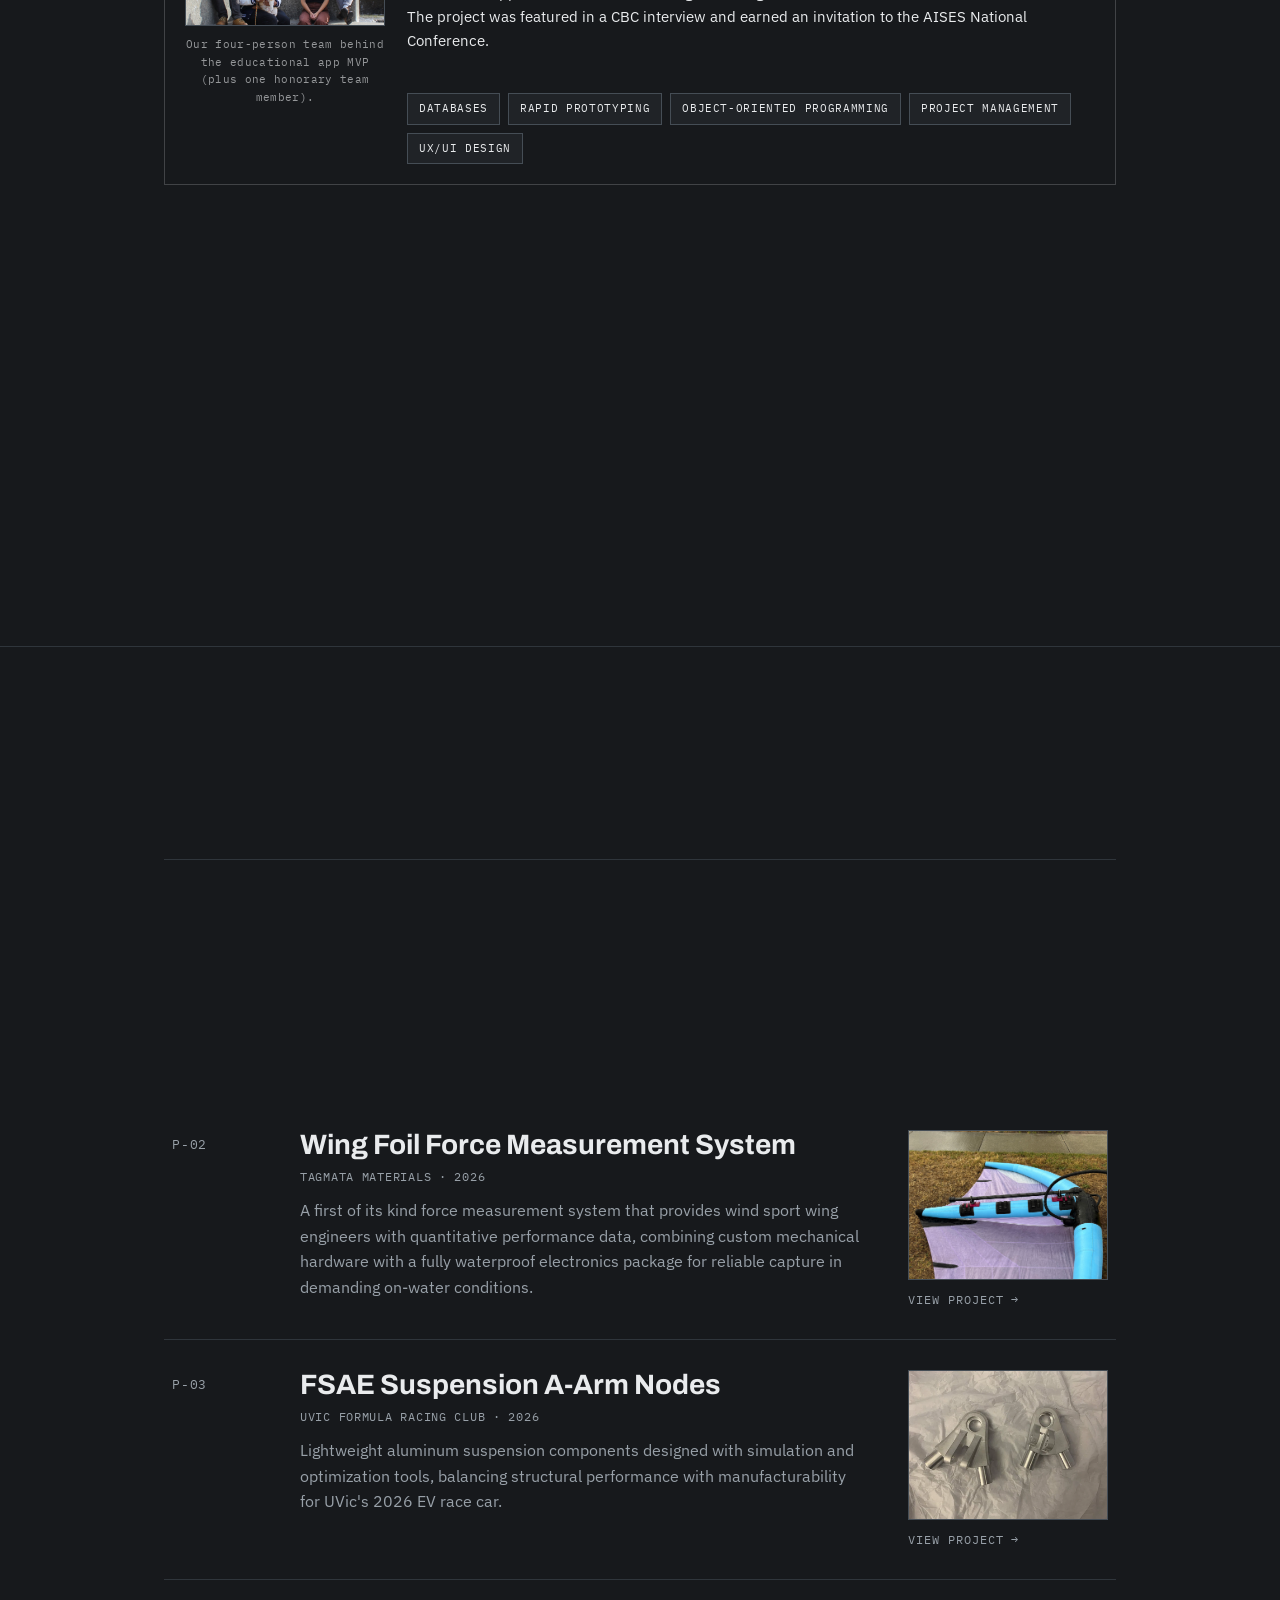
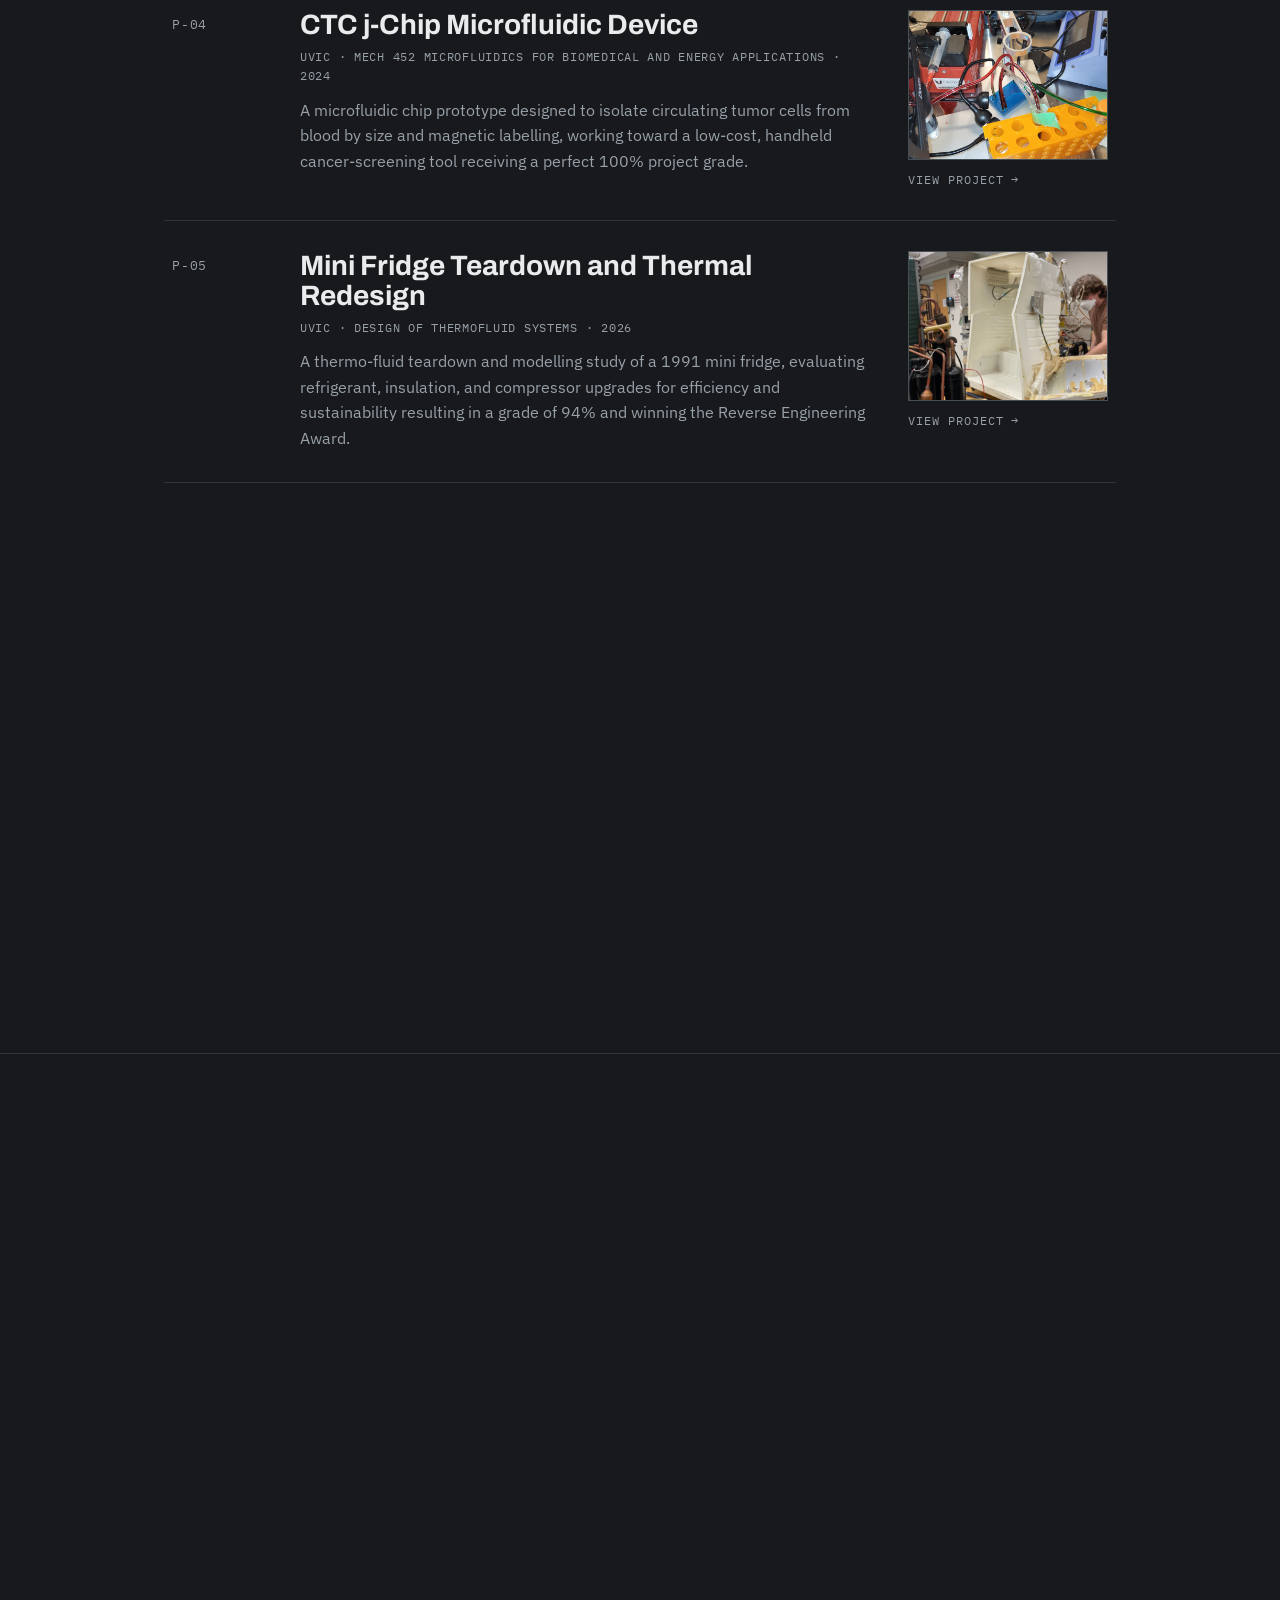
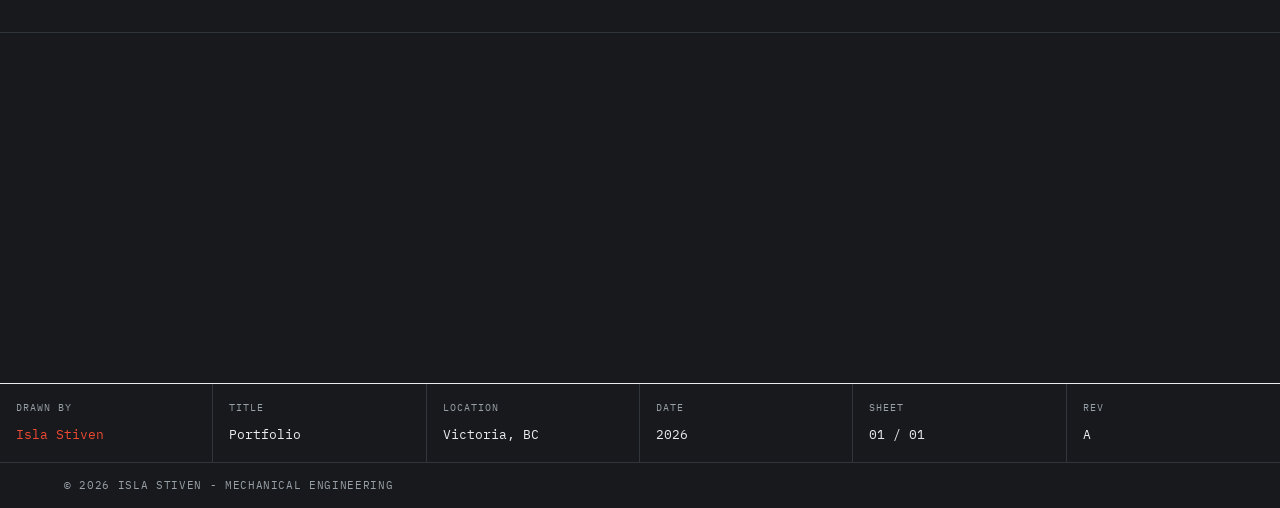
==== commit 70773c4d: "Update index.html" ====
--- a/index.html
+++ b/index.html
@@ -140,12 +140,6 @@
       <div class="hero-text">
         <h1 class="reveal">Isla Stiven</h1>
         <p class="hero-sub reveal">Mechanical Engineering Portfolio</p>
-      </div>
-      <figure class="hero-photo reveal">
-        <img src="profile_pic.jpg" alt="Isla Stiven">
-      </figure>
-    </div>
-  </div>
 </header>
 
 <!-- ================= ABOUT ================= -->
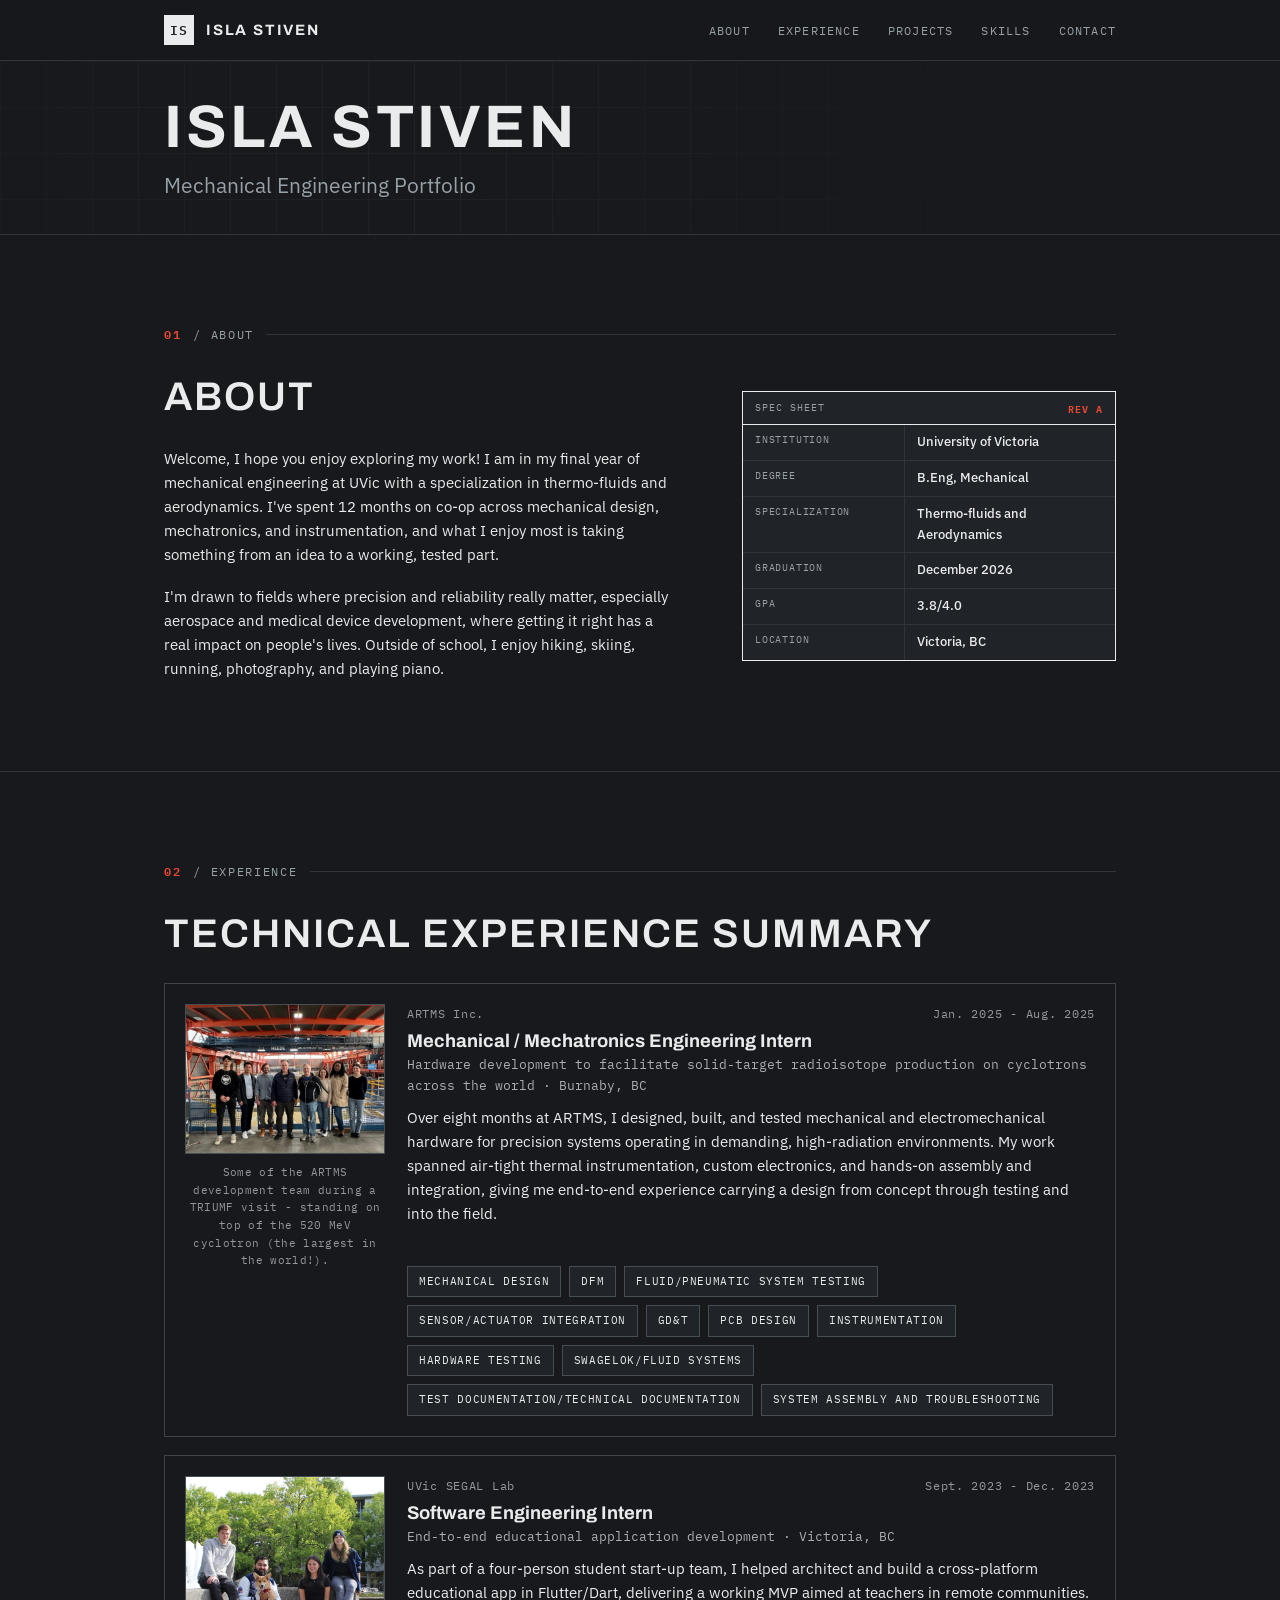
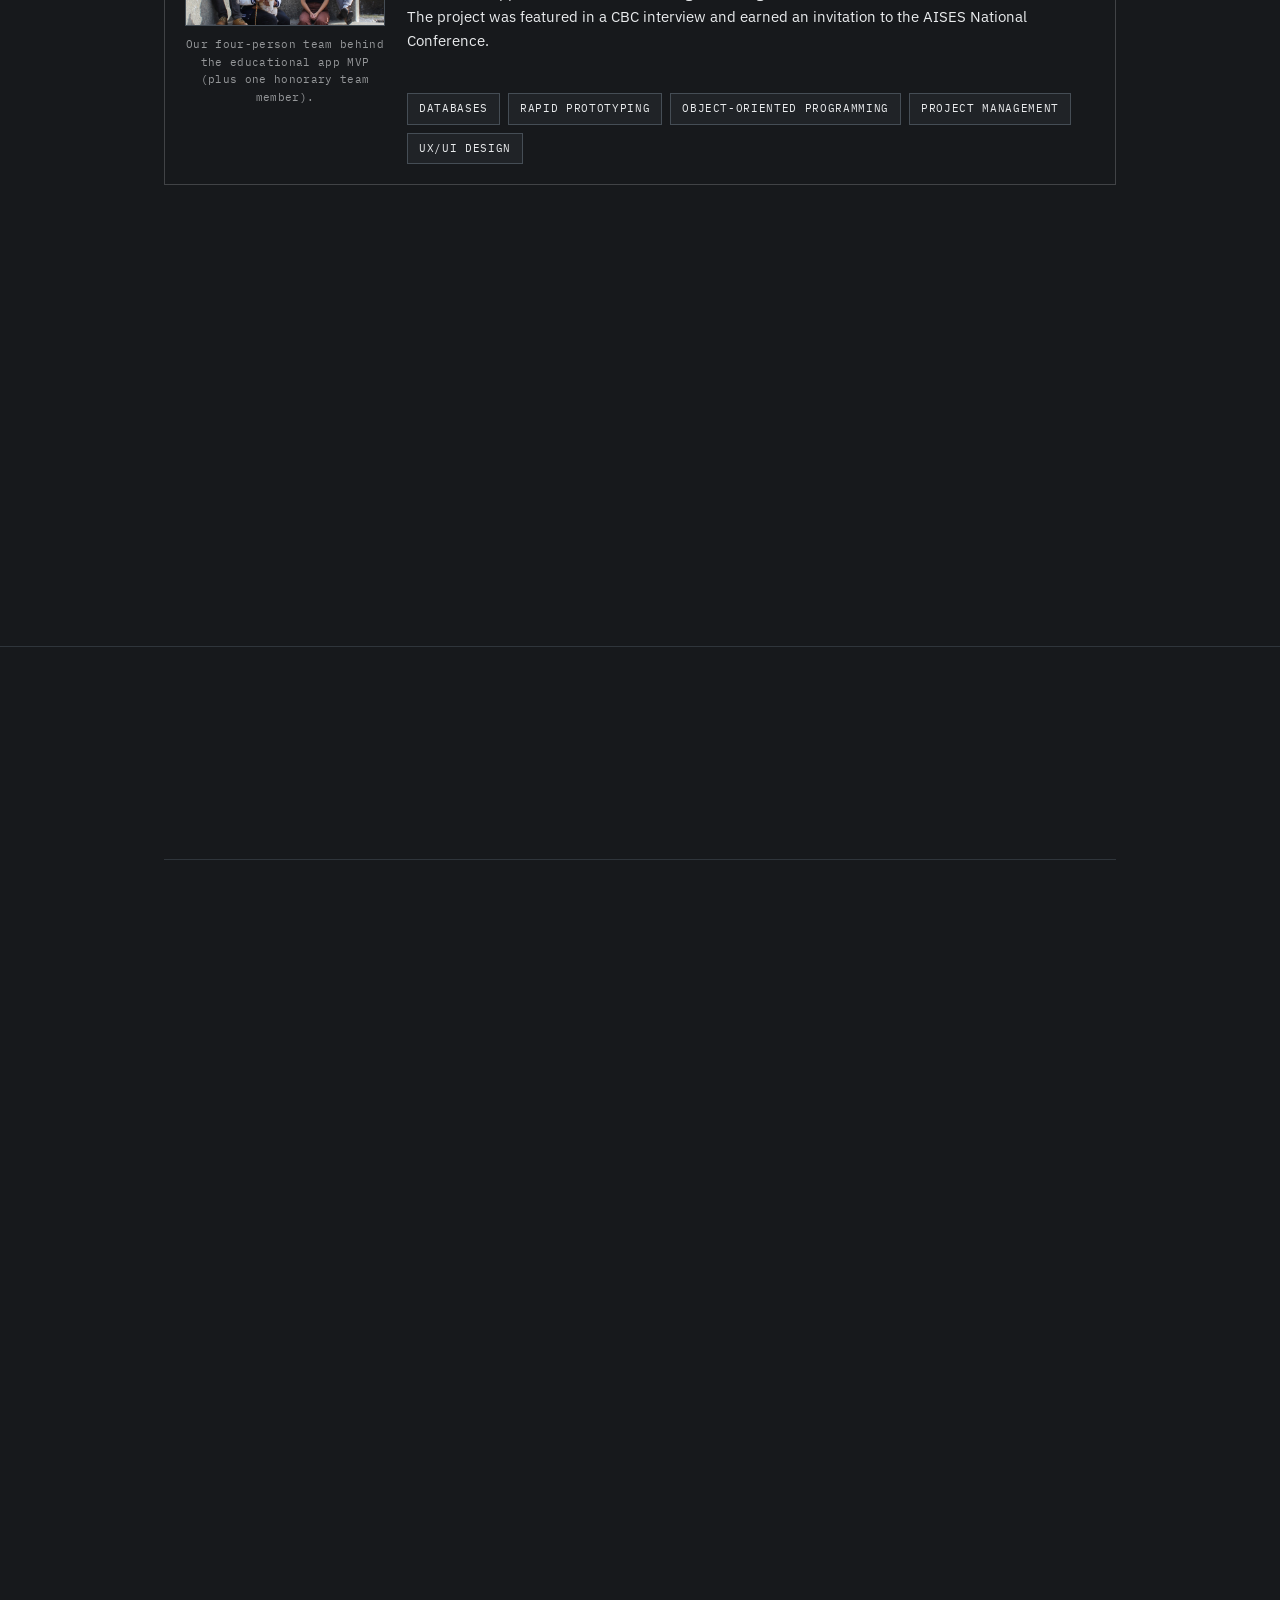
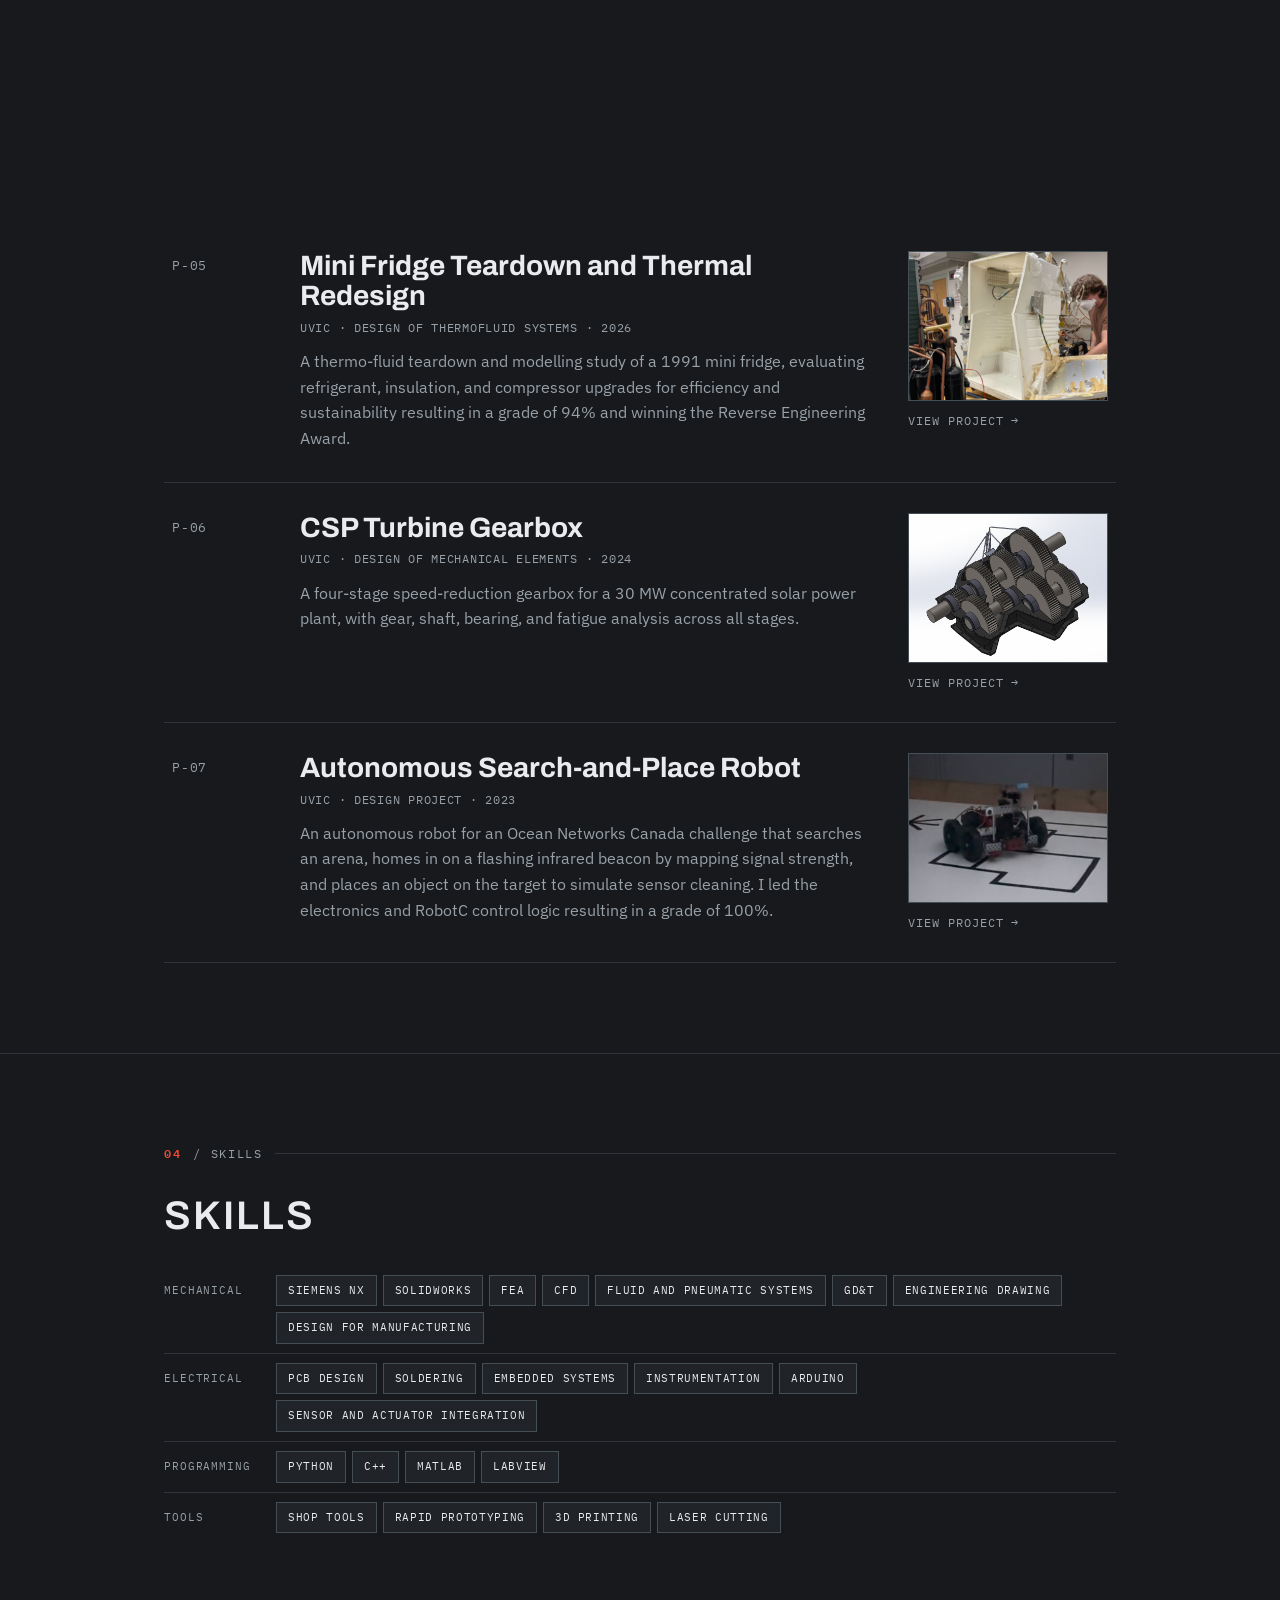
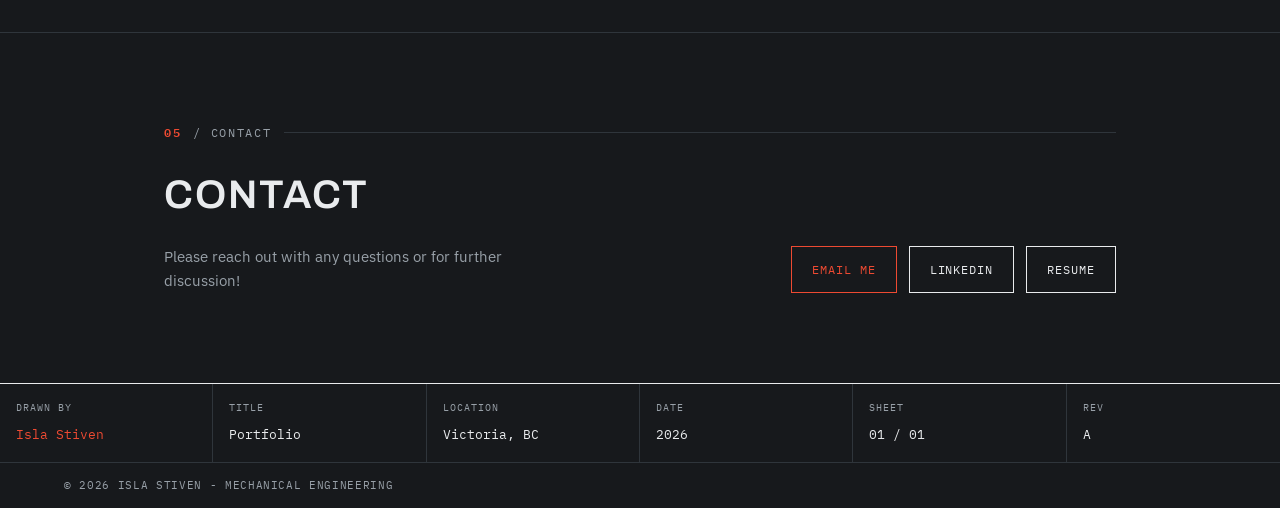
==== commit 41dcc7f1: "Update index.html" ====
--- a/index.html
+++ b/index.html
@@ -286,7 +286,7 @@
           <p class="proj-desc">A personal project I built for my parents's house in the interior of BC, where wildfire smoke has become a serious issue. This project combines integrated sensors, custom ESP32 firmware, and an airflow-driven 3D-printed enclosure to monitor particulate, CO2, and VOCs during wildfire-smoke season.</p>
         </div>
         <div class="proj-media">
-          <img class="proj-thumb" src="aqm_built.png" alt="Air Quality Monitor" onerror="this.style.visibility='hidden'">
+          <img class="proj-thumb" src="aqm_thumbnail.jpeg" alt="Air Quality Monitor" onerror="this.style.visibility='hidden'">
           <span class="proj-go">View Project →</span>
         </div>
       </a>
--- a/style.css
+++ b/style.css
@@ -529,6 +529,28 @@
 }
 .figframe img { width: 100%; height: 100%; object-fit: cover; display: block; }
 
+/* Real figures on detail pages: size the frame to the actual image and let
+   the caption sit below it in normal flow. The base .figframe above is a
+   fixed 16/10 placeholder box; without this, a real (often portrait) photo
+   overflows that short box and the next section's text renders underneath it.
+   These rules aren't declared in the per-page <style> blocks, so they win
+   there and fix every project page from one place. */
+.detail-body .figframe {
+  aspect-ratio: auto;
+  display: block;
+  background: none;
+  border: 0;
+  place-items: normal;
+}
+.detail-body .figframe img {
+  width: 100%;
+  height: auto;
+  object-fit: contain;
+  display: block;
+  border: 1.5px solid var(--ink);
+  background: var(--paper-2);
+}
+
 /* ---- reveal animation -------------------------------------------------- */
 
 .reveal { opacity: 0; transform: translateY(16px); transition: opacity 0.7s ease, transform 0.7s ease; }
